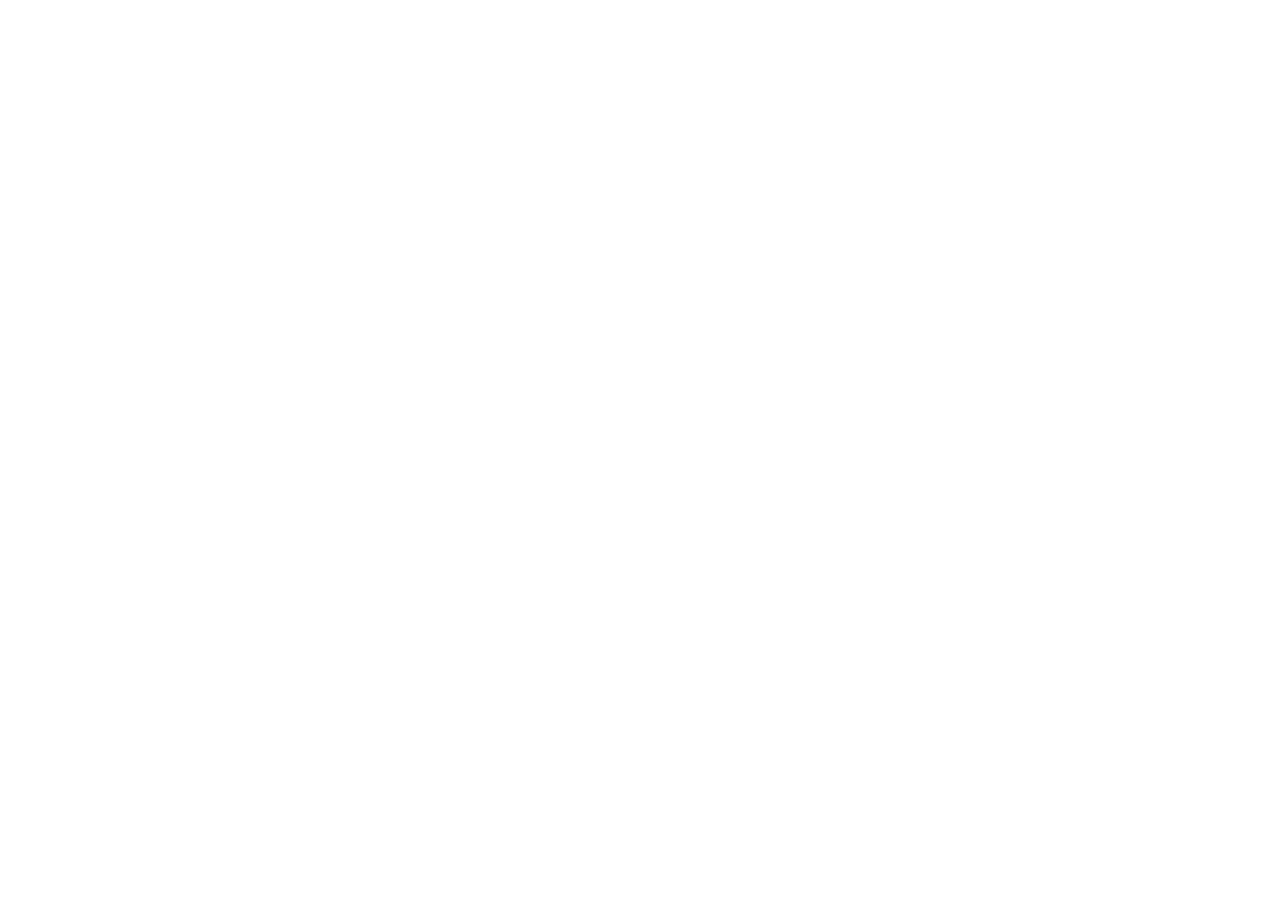
==== index.html @ c7671e5a "Fix: Resolve preview loading issue" ====
<!DOCTYPE html>
<html lang="en">
  <head>
    <meta charset="UTF-8" />
    <meta name="viewport" content="width=device-width, initial-scale=1.0" />
    <title>The Hustling Engineer | Newsletter & Mentorship</title>
    <meta name="description" content="Subscribe to The Hustling Engineer newsletter for career insights, tech mentorship, and digital resources to accelerate your growth." />
    <meta name="author" content="Hemant Pandey" />

    <meta property="og:title" content="The Hustling Engineer | Newsletter & Mentorship" />
    <meta property="og:description" content="Subscribe to The Hustling Engineer newsletter for career insights, tech mentorship, and digital resources to accelerate your growth." />
    <meta property="og:type" content="website" />
    <meta property="og:image" content="https://lovable.dev/opengraph-image-p98pqg.png" />

    <meta name="twitter:card" content="summary_large_image" />
    <meta name="twitter:site" content="@lovable_dev" />
    <meta name="twitter:image" content="https://lovable.dev/opengraph-image-p98pqg.png" />
    
    <link rel="preconnect" href="https://fonts.googleapis.com">
    <link rel="preconnect" href="https://fonts.gstatic.com" crossorigin>
    <link href="https://fonts.googleapis.com/css2?family=Fredoka+One&family=Poppins:wght@400;500;600;700&family=Quicksand:wght@400;500;600;700&display=swap" rel="stylesheet">
    
    <!-- Load React and ReactDOM from CDN -->
    <script src="https://unpkg.com/react@18.3.1/umd/react.production.min.js"></script>
    <script src="https://unpkg.com/react-dom@18.3.1/umd/react-dom.production.min.js"></script>
    
    <!-- Load inline script to handle initial setup -->
    <script>
      window.onload = function() {
        // Create a script element to load the main application code
        const script = document.createElement('script');
        script.src = '/src/main.js'; // Load the transpiled JS file
        script.type = 'text/javascript';
        document.body.appendChild(script);
      }
    </script>
  </head>

  <body>
    <div id="root"></div>
    <!-- IMPORTANT: DO NOT REMOVE THIS SCRIPT TAG OR THIS VERY COMMENT! -->
    <script src="https://cdn.gpteng.co/gptengineer.js" type="module"></script>
  </body>
</html>
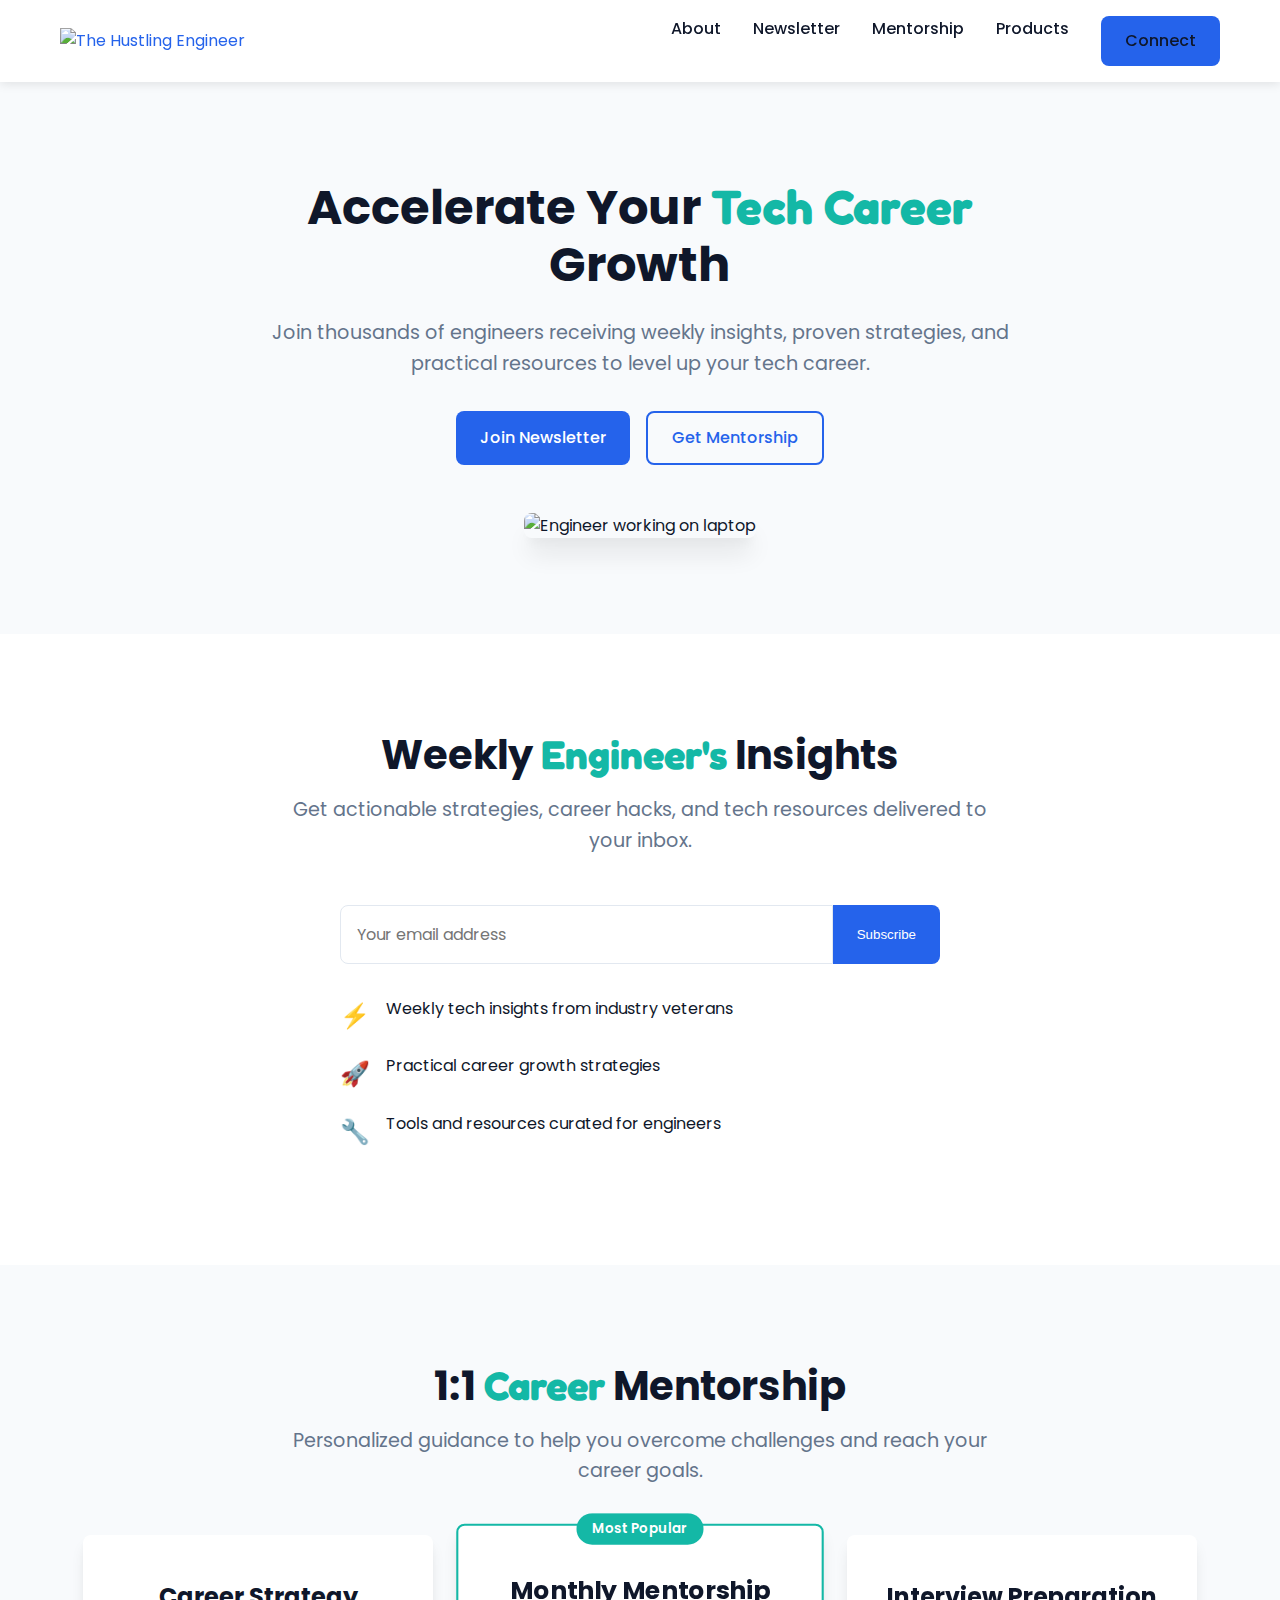
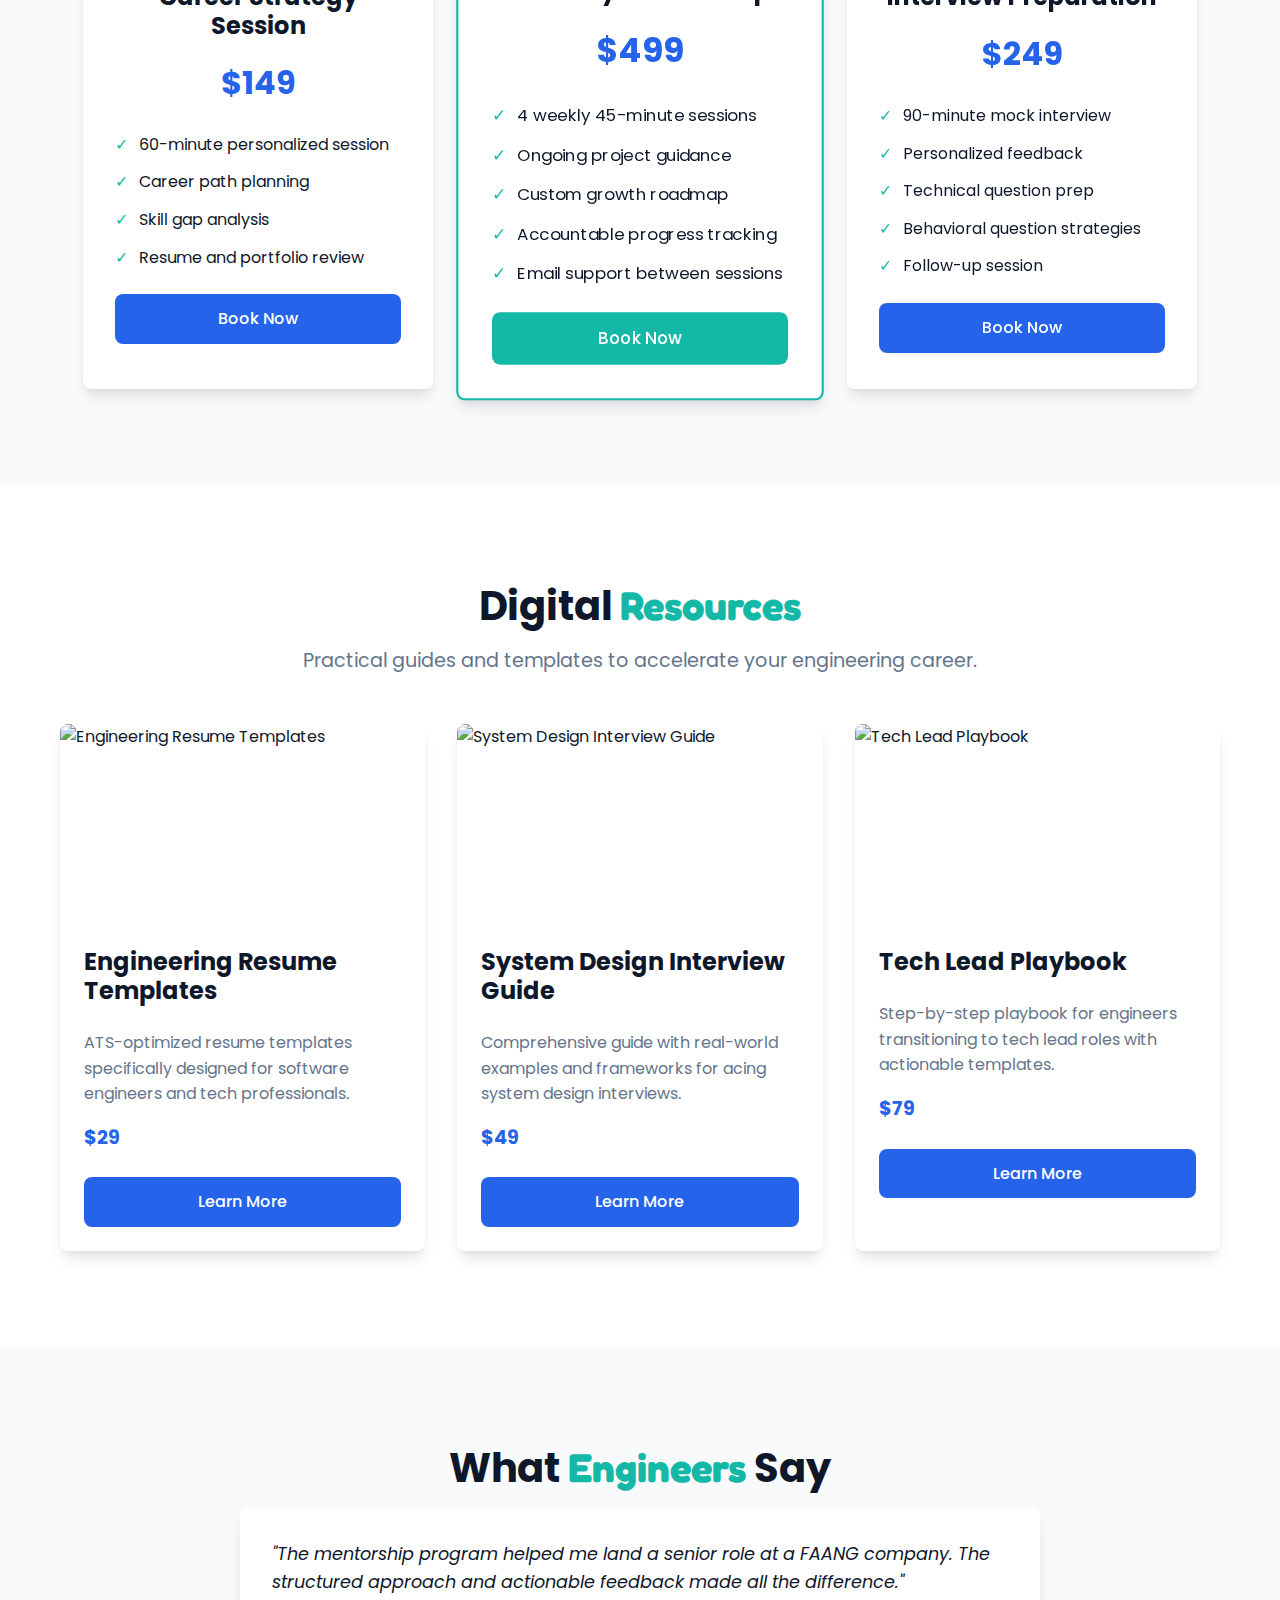
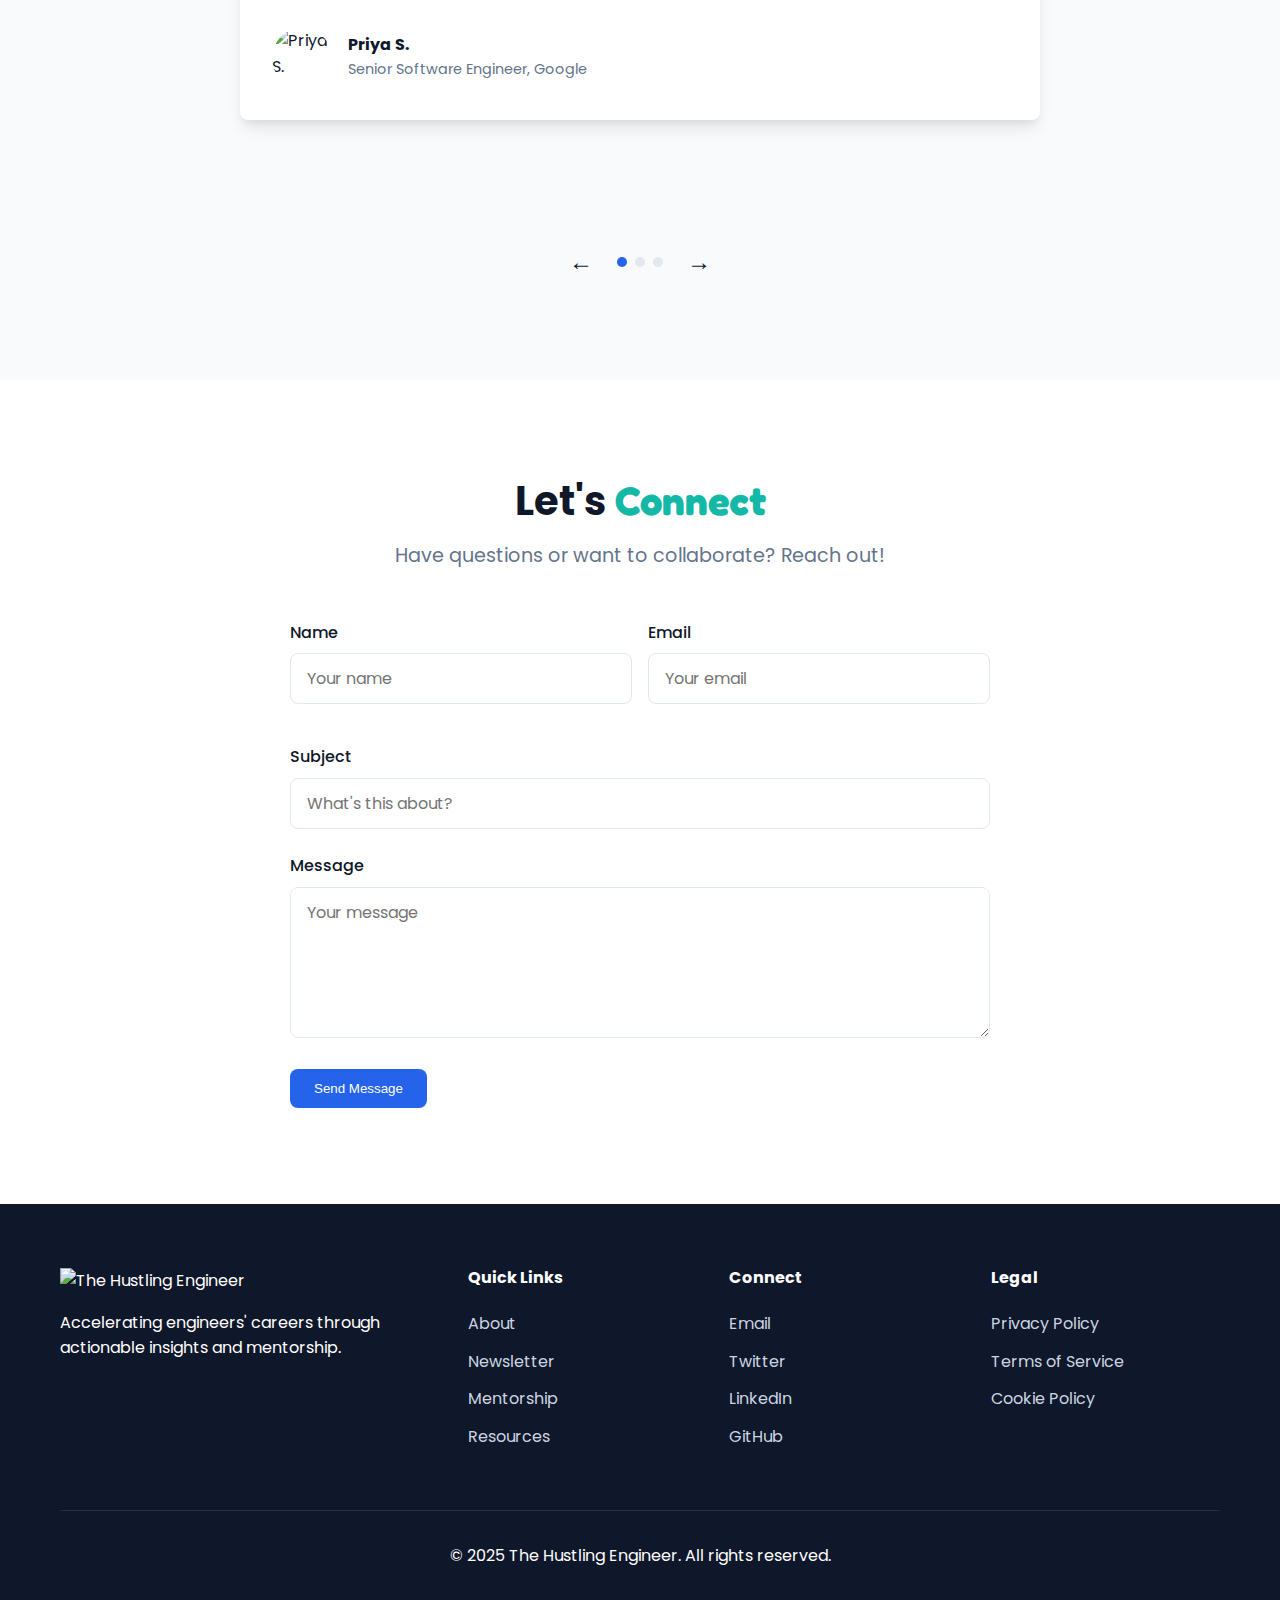
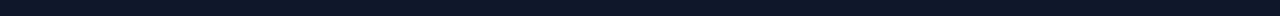
==== commit 7f32d625: "Remove React and refactor landing page" ====
--- a/index.html
+++ b/index.html
@@ -20,26 +20,301 @@
     <link rel="preconnect" href="https://fonts.googleapis.com">
     <link rel="preconnect" href="https://fonts.gstatic.com" crossorigin>
     <link href="https://fonts.googleapis.com/css2?family=Fredoka+One&family=Poppins:wght@400;500;600;700&family=Quicksand:wght@400;500;600;700&display=swap" rel="stylesheet">
-    
-    <!-- Load React and ReactDOM from CDN -->
-    <script src="https://unpkg.com/react@18.3.1/umd/react.production.min.js"></script>
-    <script src="https://unpkg.com/react-dom@18.3.1/umd/react-dom.production.min.js"></script>
-    
-    <!-- Load inline script to handle initial setup -->
-    <script>
-      window.onload = function() {
-        // Create a script element to load the main application code
-        const script = document.createElement('script');
-        script.src = '/src/main.js'; // Load the transpiled JS file
-        script.type = 'text/javascript';
-        document.body.appendChild(script);
-      }
-    </script>
+    <link rel="stylesheet" href="css/styles.css">
+    <link rel="icon" href="favicon.ico" type="image/x-icon">
   </head>
 
   <body>
-    <div id="root"></div>
-    <!-- IMPORTANT: DO NOT REMOVE THIS SCRIPT TAG OR THIS VERY COMMENT! -->
-    <script src="https://cdn.gpteng.co/gptengineer.js" type="module"></script>
+    <header class="header">
+      <div class="container">
+        <nav class="navbar">
+          <div class="logo">
+            <a href="/">
+              <img src="images/logo.png" alt="The Hustling Engineer" />
+            </a>
+          </div>
+          <div class="nav-links" id="navLinks">
+            <ul>
+              <li><a href="#about">About</a></li>
+              <li><a href="#newsletter">Newsletter</a></li>
+              <li><a href="#mentorship">Mentorship</a></li>
+              <li><a href="#products">Products</a></li>
+              <li><a href="#connect" class="btn-primary">Connect</a></li>
+            </ul>
+          </div>
+          <div class="hamburger" id="hamburger">
+            <span></span>
+            <span></span>
+            <span></span>
+          </div>
+        </nav>
+      </div>
+    </header>
+
+    <section class="hero" id="hero">
+      <div class="container">
+        <div class="hero-content">
+          <h1>Accelerate Your <span class="fun-highlight">Tech Career</span> Growth</h1>
+          <p>Join thousands of engineers receiving weekly insights, proven strategies, and practical resources to level up your tech career.</p>
+          <div class="hero-cta">
+            <a href="#newsletter" class="btn-primary">Join Newsletter</a>
+            <a href="#mentorship" class="btn-outline">Get Mentorship</a>
+          </div>
+        </div>
+        <div class="hero-image">
+          <img src="images/hero-image.jpg" alt="Engineer working on laptop" />
+        </div>
+      </div>
+    </section>
+
+    <section class="newsletter" id="newsletter">
+      <div class="container">
+        <h2 class="section-title">Weekly <span class="fun-highlight">Engineer's</span> Insights</h2>
+        <p class="section-subtitle">Get actionable strategies, career hacks, and tech resources delivered to your inbox.</p>
+        
+        <div class="newsletter-form">
+          <form id="subscribe-form">
+            <div class="form-group">
+              <input type="email" id="email" placeholder="Your email address" required>
+              <button type="submit" class="btn-primary">Subscribe</button>
+            </div>
+            <div class="form-message" id="form-message"></div>
+          </form>
+          
+          <div class="newsletter-benefits">
+            <div class="benefit">
+              <span class="emoji-bullet">⚡</span>
+              <p>Weekly tech insights from industry veterans</p>
+            </div>
+            <div class="benefit">
+              <span class="emoji-bullet">🚀</span>
+              <p>Practical career growth strategies</p>
+            </div>
+            <div class="benefit">
+              <span class="emoji-bullet">🔧</span>
+              <p>Tools and resources curated for engineers</p>
+            </div>
+          </div>
+        </div>
+      </div>
+    </section>
+
+    <section class="mentorship" id="mentorship">
+      <div class="container">
+        <h2 class="section-title">1:1 <span class="fun-highlight">Career</span> Mentorship</h2>
+        <p class="section-subtitle">Personalized guidance to help you overcome challenges and reach your career goals.</p>
+        
+        <div class="mentorship-options">
+          <div class="mentorship-card">
+            <h3>Career Strategy Session</h3>
+            <p class="price">$149</p>
+            <ul>
+              <li>60-minute personalized session</li>
+              <li>Career path planning</li>
+              <li>Skill gap analysis</li>
+              <li>Resume and portfolio review</li>
+            </ul>
+            <a href="mailto:contact@hustlingengineer.com?subject=Career Strategy Session" class="btn-primary">Book Now</a>
+          </div>
+          
+          <div class="mentorship-card featured">
+            <div class="featured-tag">Most Popular</div>
+            <h3>Monthly Mentorship</h3>
+            <p class="price">$499</p>
+            <ul>
+              <li>4 weekly 45-minute sessions</li>
+              <li>Ongoing project guidance</li>
+              <li>Custom growth roadmap</li>
+              <li>Accountable progress tracking</li>
+              <li>Email support between sessions</li>
+            </ul>
+            <a href="mailto:contact@hustlingengineer.com?subject=Monthly Mentorship" class="btn-secondary">Book Now</a>
+          </div>
+          
+          <div class="mentorship-card">
+            <h3>Interview Preparation</h3>
+            <p class="price">$249</p>
+            <ul>
+              <li>90-minute mock interview</li>
+              <li>Personalized feedback</li>
+              <li>Technical question prep</li>
+              <li>Behavioral question strategies</li>
+              <li>Follow-up session</li>
+            </ul>
+            <a href="mailto:contact@hustlingengineer.com?subject=Interview Preparation" class="btn-primary">Book Now</a>
+          </div>
+        </div>
+      </div>
+    </section>
+
+    <section class="products" id="products">
+      <div class="container">
+        <h2 class="section-title">Digital <span class="fun-highlight">Resources</span></h2>
+        <p class="section-subtitle">Practical guides and templates to accelerate your engineering career.</p>
+        
+        <div class="products-grid">
+          <div class="product-card">
+            <div class="product-image">
+              <img src="images/product-1.jpg" alt="Engineering Resume Templates" />
+            </div>
+            <h3>Engineering Resume Templates</h3>
+            <p>ATS-optimized resume templates specifically designed for software engineers and tech professionals.</p>
+            <p class="price">$29</p>
+            <a href="#" class="btn-primary">Learn More</a>
+          </div>
+          
+          <div class="product-card">
+            <div class="product-image">
+              <img src="images/product-2.jpg" alt="System Design Interview Guide" />
+            </div>
+            <h3>System Design Interview Guide</h3>
+            <p>Comprehensive guide with real-world examples and frameworks for acing system design interviews.</p>
+            <p class="price">$49</p>
+            <a href="#" class="btn-primary">Learn More</a>
+          </div>
+          
+          <div class="product-card">
+            <div class="product-image">
+              <img src="images/product-3.jpg" alt="Tech Lead Playbook" />
+            </div>
+            <h3>Tech Lead Playbook</h3>
+            <p>Step-by-step playbook for engineers transitioning to tech lead roles with actionable templates.</p>
+            <p class="price">$79</p>
+            <a href="#" class="btn-primary">Learn More</a>
+          </div>
+        </div>
+      </div>
+    </section>
+
+    <section class="testimonials">
+      <div class="container">
+        <h2 class="section-title">What <span class="fun-highlight">Engineers</span> Say</h2>
+        
+        <div class="testimonial-slider" id="testimonialSlider">
+          <div class="testimonial-slide active">
+            <p class="quote">"The mentorship program helped me land a senior role at a FAANG company. The structured approach and actionable feedback made all the difference."</p>
+            <div class="author">
+              <img src="images/testimonial-1.jpg" alt="Priya S." />
+              <div>
+                <h4>Priya S.</h4>
+                <p>Senior Software Engineer, Google</p>
+              </div>
+            </div>
+          </div>
+          
+          <div class="testimonial-slide">
+            <p class="quote">"The weekly newsletter has become my go-to resource for staying updated with industry trends and career growth strategies."</p>
+            <div class="author">
+              <img src="images/testimonial-2.jpg" alt="Mark T." />
+              <div>
+                <h4>Mark T.</h4>
+                <p>Full Stack Developer, Spotify</p>
+              </div>
+            </div>
+          </div>
+          
+          <div class="testimonial-slide">
+            <p class="quote">"The Tech Lead Playbook transformed how I approach leadership. It's filled with practical strategies that I apply daily."</p>
+            <div class="author">
+              <img src="images/testimonial-3.jpg" alt="Sarah J." />
+              <div>
+                <h4>Sarah J.</h4>
+                <p>Engineering Manager, Microsoft</p>
+              </div>
+            </div>
+          </div>
+        </div>
+        
+        <div class="slider-controls">
+          <button class="prev" id="testimonialPrev">←</button>
+          <div class="dots">
+            <span class="dot active" data-index="0"></span>
+            <span class="dot" data-index="1"></span>
+            <span class="dot" data-index="2"></span>
+          </div>
+          <button class="next" id="testimonialNext">→</button>
+        </div>
+      </div>
+    </section>
+
+    <section class="connect" id="connect">
+      <div class="container">
+        <h2 class="section-title">Let's <span class="fun-highlight">Connect</span></h2>
+        <p class="section-subtitle">Have questions or want to collaborate? Reach out!</p>
+        
+        <div class="connect-form">
+          <form id="contact-form">
+            <div class="form-row">
+              <div class="form-group">
+                <label for="name">Name</label>
+                <input type="text" id="name" placeholder="Your name" required>
+              </div>
+              <div class="form-group">
+                <label for="contact-email">Email</label>
+                <input type="email" id="contact-email" placeholder="Your email" required>
+              </div>
+            </div>
+            <div class="form-group">
+              <label for="subject">Subject</label>
+              <input type="text" id="subject" placeholder="What's this about?">
+            </div>
+            <div class="form-group">
+              <label for="message">Message</label>
+              <textarea id="message" placeholder="Your message" rows="5" required></textarea>
+            </div>
+            <button type="submit" class="btn-primary">Send Message</button>
+            <div class="form-message" id="contact-form-message"></div>
+          </form>
+        </div>
+      </div>
+    </section>
+
+    <footer class="footer">
+      <div class="container">
+        <div class="footer-content">
+          <div class="footer-logo">
+            <img src="images/logo.png" alt="The Hustling Engineer" />
+            <p>Accelerating engineers' careers through actionable insights and mentorship.</p>
+          </div>
+          
+          <div class="footer-links">
+            <div class="footer-column">
+              <h4>Quick Links</h4>
+              <ul>
+                <li><a href="#about">About</a></li>
+                <li><a href="#newsletter">Newsletter</a></li>
+                <li><a href="#mentorship">Mentorship</a></li>
+                <li><a href="#products">Resources</a></li>
+              </ul>
+            </div>
+            
+            <div class="footer-column">
+              <h4>Connect</h4>
+              <ul>
+                <li><a href="mailto:contact@hustlingengineer.com">Email</a></li>
+                <li><a href="https://twitter.com/hustlingenginr" target="_blank">Twitter</a></li>
+                <li><a href="https://linkedin.com/in/hustlingengineer" target="_blank">LinkedIn</a></li>
+                <li><a href="https://github.com/hustlingengineer" target="_blank">GitHub</a></li>
+              </ul>
+            </div>
+            
+            <div class="footer-column">
+              <h4>Legal</h4>
+              <ul>
+                <li><a href="/privacy.html">Privacy Policy</a></li>
+                <li><a href="/terms.html">Terms of Service</a></li>
+                <li><a href="/cookies.html">Cookie Policy</a></li>
+              </ul>
+            </div>
+          </div>
+        </div>
+        
+        <div class="footer-bottom">
+          <p>&copy; 2025 The Hustling Engineer. All rights reserved.</p>
+        </div>
+      </div>
+    </footer>
+
+    <script src="js/main.js"></script>
   </body>
 </html>
--- a/css/styles.css
+++ b/css/styles.css
@@ -0,0 +1,787 @@
+
+/* Base Styles */
+:root {
+  --brand-blue: #2563eb;
+  --brand-dark: #1e40af;
+  --brand-teal: #14b8a6;
+  --background: #f8fafc;
+  --foreground: #0f172a;
+  --muted: #64748b;
+  --card: #ffffff;
+  --border: #e2e8f0;
+  --radius: 0.5rem;
+}
+
+* {
+  margin: 0;
+  padding: 0;
+  box-sizing: border-box;
+}
+
+html {
+  scroll-behavior: smooth;
+}
+
+body {
+  font-family: 'Poppins', sans-serif;
+  background-color: var(--background);
+  color: var(--foreground);
+  line-height: 1.6;
+}
+
+.container {
+  width: 100%;
+  max-width: 1200px;
+  margin: 0 auto;
+  padding: 0 20px;
+}
+
+img {
+  max-width: 100%;
+  height: auto;
+}
+
+a {
+  text-decoration: none;
+  color: var(--brand-blue);
+  transition: all 0.3s ease;
+}
+
+ul {
+  list-style: none;
+}
+
+/* Typography */
+h1, h2, h3, h4, h5, h6 {
+  font-weight: 700;
+  line-height: 1.2;
+  margin-bottom: 1rem;
+}
+
+h1 {
+  font-size: 2.5rem;
+}
+
+h2 {
+  font-size: 2rem;
+}
+
+h3 {
+  font-size: 1.5rem;
+}
+
+p {
+  margin-bottom: 1rem;
+}
+
+.font-heading {
+  font-family: 'Quicksand', sans-serif;
+}
+
+.font-fun {
+  font-family: 'Fredoka One', cursive;
+}
+
+.fun-highlight {
+  font-family: 'Fredoka One', cursive;
+  color: var(--brand-teal);
+}
+
+/* Buttons */
+.btn-primary {
+  background-color: var(--brand-blue);
+  color: white;
+  padding: 12px 24px;
+  border-radius: var(--radius);
+  font-weight: 500;
+  display: inline-flex;
+  align-items: center;
+  justify-content: center;
+  transition: all 0.3s ease;
+  border: none;
+  cursor: pointer;
+}
+
+.btn-primary:hover {
+  background-color: var(--brand-dark);
+  transform: translateY(-2px);
+}
+
+.btn-secondary {
+  background-color: var(--brand-teal);
+  color: white;
+  padding: 12px 24px;
+  border-radius: var(--radius);
+  font-weight: 500;
+  display: inline-flex;
+  align-items: center;
+  justify-content: center;
+  transition: all 0.3s ease;
+  border: none;
+  cursor: pointer;
+}
+
+.btn-secondary:hover {
+  background-color: var(--brand-dark);
+  transform: translateY(-2px);
+}
+
+.btn-outline {
+  background-color: transparent;
+  color: var(--brand-blue);
+  padding: 12px 24px;
+  border-radius: var(--radius);
+  font-weight: 500;
+  display: inline-flex;
+  align-items: center;
+  justify-content: center;
+  transition: all 0.3s ease;
+  border: 2px solid var(--brand-blue);
+  cursor: pointer;
+}
+
+.btn-outline:hover {
+  background-color: var(--brand-blue);
+  color: white;
+  transform: translateY(-2px);
+}
+
+/* Header & Navigation */
+.header {
+  position: sticky;
+  top: 0;
+  background-color: white;
+  box-shadow: 0 2px 10px rgba(0, 0, 0, 0.1);
+  z-index: 100;
+}
+
+.navbar {
+  display: flex;
+  justify-content: space-between;
+  align-items: center;
+  padding: 1rem 0;
+}
+
+.logo img {
+  height: 40px;
+}
+
+.nav-links ul {
+  display: flex;
+  gap: 2rem;
+}
+
+.nav-links a {
+  color: var(--foreground);
+  font-weight: 500;
+}
+
+.nav-links a:hover {
+  color: var(--brand-blue);
+}
+
+.hamburger {
+  display: none;
+  flex-direction: column;
+  cursor: pointer;
+}
+
+.hamburger span {
+  display: block;
+  width: 25px;
+  height: 3px;
+  background-color: var(--foreground);
+  margin-bottom: 5px;
+  border-radius: 3px;
+  transition: all 0.3s ease;
+}
+
+/* Hero Section */
+.hero {
+  padding: 6rem 0;
+  background-color: var(--background);
+}
+
+.hero-content {
+  text-align: center;
+  max-width: 800px;
+  margin: 0 auto;
+}
+
+.hero h1 {
+  font-size: 3rem;
+  margin-bottom: 1.5rem;
+}
+
+.hero p {
+  font-size: 1.2rem;
+  color: var(--muted);
+  margin-bottom: 2rem;
+}
+
+.hero-cta {
+  display: flex;
+  gap: 1rem;
+  justify-content: center;
+  margin-top: 2rem;
+}
+
+.hero-image {
+  margin-top: 3rem;
+  text-align: center;
+}
+
+.hero-image img {
+  max-width: 100%;
+  border-radius: var(--radius);
+  box-shadow: 0 20px 25px -5px rgba(0, 0, 0, 0.1), 0 10px 10px -5px rgba(0, 0, 0, 0.04);
+}
+
+/* Section Styling */
+section {
+  padding: 6rem 0;
+}
+
+.section-title {
+  text-align: center;
+  font-size: 2.5rem;
+  margin-bottom: 1rem;
+}
+
+.section-subtitle {
+  text-align: center;
+  font-size: 1.2rem;
+  color: var(--muted);
+  max-width: 700px;
+  margin: 0 auto 3rem;
+}
+
+/* Newsletter Section */
+.newsletter {
+  background-color: white;
+}
+
+.newsletter-form {
+  max-width: 600px;
+  margin: 0 auto;
+}
+
+.form-group {
+  margin-bottom: 1.5rem;
+  position: relative;
+}
+
+.newsletter .form-group {
+  display: flex;
+}
+
+.newsletter input {
+  flex: 1;
+  padding: 1rem;
+  border: 1px solid var(--border);
+  border-radius: var(--radius) 0 0 var(--radius);
+  font-size: 1rem;
+}
+
+.newsletter button {
+  border-radius: 0 var(--radius) var(--radius) 0;
+}
+
+.newsletter-benefits {
+  margin-top: 2rem;
+}
+
+.benefit {
+  display: flex;
+  align-items: center;
+  margin-bottom: 1rem;
+}
+
+.emoji-bullet {
+  margin-right: 1rem;
+  font-size: 1.5rem;
+}
+
+/* Mentorship Section */
+.mentorship {
+  background-color: var(--background);
+}
+
+.mentorship-options {
+  display: flex;
+  flex-wrap: wrap;
+  gap: 2rem;
+  justify-content: center;
+  margin-top: 3rem;
+}
+
+.mentorship-card {
+  background-color: white;
+  border-radius: var(--radius);
+  padding: 2rem;
+  box-shadow: 0 10px 15px -3px rgba(0, 0, 0, 0.1), 0 4px 6px -2px rgba(0, 0, 0, 0.05);
+  width: 100%;
+  max-width: 350px;
+  text-align: center;
+  position: relative;
+  transition: transform 0.3s ease, box-shadow 0.3s ease;
+}
+
+.mentorship-card:hover {
+  transform: translateY(-10px);
+  box-shadow: 0 20px 25px -5px rgba(0, 0, 0, 0.1), 0 10px 10px -5px rgba(0, 0, 0, 0.04);
+}
+
+.mentorship-card.featured {
+  transform: scale(1.05);
+  border: 2px solid var(--brand-teal);
+}
+
+.featured-tag {
+  position: absolute;
+  top: -12px;
+  left: 50%;
+  transform: translateX(-50%);
+  background-color: var(--brand-teal);
+  color: white;
+  padding: 5px 15px;
+  border-radius: 20px;
+  font-size: 0.8rem;
+  font-weight: 600;
+}
+
+.mentorship-card h3 {
+  margin-top: 1rem;
+}
+
+.mentorship-card .price {
+  font-size: 2rem;
+  font-weight: 700;
+  color: var(--brand-blue);
+  margin: 1rem 0;
+}
+
+.mentorship-card ul {
+  text-align: left;
+  margin: 1.5rem 0;
+}
+
+.mentorship-card li {
+  padding-left: 1.5rem;
+  position: relative;
+  margin-bottom: 0.75rem;
+}
+
+.mentorship-card li:before {
+  content: "✓";
+  color: var(--brand-teal);
+  position: absolute;
+  left: 0;
+}
+
+.mentorship-card a {
+  width: 100%;
+}
+
+/* Products Section */
+.products {
+  background-color: white;
+}
+
+.products-grid {
+  display: grid;
+  grid-template-columns: repeat(auto-fill, minmax(300px, 1fr));
+  gap: 2rem;
+  margin-top: 3rem;
+}
+
+.product-card {
+  border-radius: var(--radius);
+  overflow: hidden;
+  box-shadow: 0 10px 15px -3px rgba(0, 0, 0, 0.1), 0 4px 6px -2px rgba(0, 0, 0, 0.05);
+  transition: transform 0.3s ease;
+  background-color: white;
+}
+
+.product-card:hover {
+  transform: translateY(-10px);
+}
+
+.product-image {
+  height: 200px;
+  overflow: hidden;
+}
+
+.product-image img {
+  width: 100%;
+  height: 100%;
+  object-fit: cover;
+  transition: transform 0.5s ease;
+}
+
+.product-card:hover .product-image img {
+  transform: scale(1.1);
+}
+
+.product-card h3 {
+  padding: 1.5rem 1.5rem 0.5rem;
+}
+
+.product-card p {
+  padding: 0 1.5rem;
+  color: var(--muted);
+}
+
+.product-card .price {
+  font-weight: 700;
+  color: var(--brand-blue);
+  font-size: 1.2rem;
+}
+
+.product-card a {
+  margin: 1.5rem;
+  display: block;
+  text-align: center;
+}
+
+/* Testimonials Section */
+.testimonials {
+  background-color: var(--background);
+  position: relative;
+}
+
+.testimonial-slider {
+  position: relative;
+  max-width: 800px;
+  margin: 0 auto;
+  min-height: 300px;
+}
+
+.testimonial-slide {
+  position: absolute;
+  top: 0;
+  left: 0;
+  width: 100%;
+  opacity: 0;
+  visibility: hidden;
+  transition: opacity 0.5s ease, visibility 0.5s ease;
+  background-color: white;
+  padding: 2rem;
+  border-radius: var(--radius);
+  box-shadow: 0 10px 15px -3px rgba(0, 0, 0, 0.1), 0 4px 6px -2px rgba(0, 0, 0, 0.05);
+}
+
+.testimonial-slide.active {
+  opacity: 1;
+  visibility: visible;
+}
+
+.quote {
+  font-size: 1.1rem;
+  font-style: italic;
+  margin-bottom: 2rem;
+  position: relative;
+}
+
+.quote:before {
+  content: """;
+  font-size: 4rem;
+  position: absolute;
+  top: -2rem;
+  left: -1rem;
+  color: var(--brand-teal);
+  opacity: 0.2;
+}
+
+.author {
+  display: flex;
+  align-items: center;
+}
+
+.author img {
+  width: 60px;
+  height: 60px;
+  border-radius: 50%;
+  margin-right: 1rem;
+  object-fit: cover;
+}
+
+.author h4 {
+  margin-bottom: 0.25rem;
+}
+
+.author p {
+  color: var(--muted);
+  margin-bottom: 0;
+  font-size: 0.9rem;
+}
+
+.slider-controls {
+  display: flex;
+  justify-content: center;
+  align-items: center;
+  margin-top: 2rem;
+}
+
+.prev, .next {
+  background: none;
+  border: none;
+  font-size: 1.5rem;
+  cursor: pointer;
+  color: var(--foreground);
+  padding: 0.5rem;
+}
+
+.dots {
+  display: flex;
+  gap: 0.5rem;
+  margin: 0 1rem;
+}
+
+.dot {
+  width: 10px;
+  height: 10px;
+  border-radius: 50%;
+  background-color: var(--border);
+  cursor: pointer;
+}
+
+.dot.active {
+  background-color: var(--brand-blue);
+}
+
+/* Connect Section */
+.connect {
+  background-color: white;
+}
+
+.connect-form {
+  max-width: 700px;
+  margin: 0 auto;
+}
+
+.form-row {
+  display: flex;
+  gap: 1rem;
+  margin-bottom: 1rem;
+}
+
+.form-row .form-group {
+  flex: 1;
+}
+
+label {
+  display: block;
+  margin-bottom: 0.5rem;
+  font-weight: 500;
+}
+
+input, textarea {
+  width: 100%;
+  padding: 0.75rem 1rem;
+  border: 1px solid var(--border);
+  border-radius: var(--radius);
+  font-family: inherit;
+  font-size: 1rem;
+  transition: border-color 0.3s ease;
+}
+
+input:focus, textarea:focus {
+  outline: none;
+  border-color: var(--brand-blue);
+}
+
+textarea {
+  resize: vertical;
+}
+
+.form-message {
+  margin-top: 1rem;
+  padding: 0.75rem;
+  border-radius: var(--radius);
+  display: none;
+}
+
+.form-message.success {
+  display: block;
+  background-color: #dcfce7;
+  color: #166534;
+}
+
+.form-message.error {
+  display: block;
+  background-color: #fee2e2;
+  color: #b91c1c;
+}
+
+/* Footer */
+.footer {
+  background-color: var(--foreground);
+  color: white;
+  padding: 4rem 0 2rem;
+}
+
+.footer-content {
+  display: flex;
+  flex-wrap: wrap;
+  gap: 2rem;
+  margin-bottom: 3rem;
+}
+
+.footer-logo {
+  flex: 1;
+  min-width: 250px;
+}
+
+.footer-logo img {
+  height: 40px;
+  margin-bottom: 1rem;
+}
+
+.footer-links {
+  display: flex;
+  flex-wrap: wrap;
+  gap: 2rem;
+  flex: 2;
+}
+
+.footer-column {
+  flex: 1;
+  min-width: 150px;
+}
+
+.footer-column h4 {
+  margin-bottom: 1.5rem;
+  color: white;
+}
+
+.footer-column ul li {
+  margin-bottom: 0.75rem;
+}
+
+.footer-column a {
+  color: #cbd5e1;
+  transition: color 0.3s ease;
+}
+
+.footer-column a:hover {
+  color: white;
+}
+
+.footer-bottom {
+  text-align: center;
+  padding-top: 2rem;
+  border-top: 1px solid rgba(255, 255, 255, 0.1);
+}
+
+/* Responsive Styles */
+@media (max-width: 992px) {
+  .hero h1 {
+    font-size: 2.5rem;
+  }
+  
+  .section-title {
+    font-size: 2rem;
+  }
+  
+  .mentorship-options {
+    flex-direction: column;
+    align-items: center;
+  }
+  
+  .mentorship-card {
+    max-width: 100%;
+  }
+  
+  .mentorship-card.featured {
+    transform: scale(1);
+  }
+}
+
+@media (max-width: 768px) {
+  .nav-links {
+    position: fixed;
+    top: 70px;
+    left: -100%;
+    width: 100%;
+    height: calc(100vh - 70px);
+    background-color: white;
+    flex-direction: column;
+    padding: 2rem;
+    transition: left 0.3s ease;
+    z-index: 100;
+  }
+  
+  .nav-links.active {
+    left: 0;
+  }
+  
+  .nav-links ul {
+    flex-direction: column;
+    gap: 1.5rem;
+  }
+  
+  .hamburger {
+    display: flex;
+  }
+
+  .hamburger.active span:nth-child(1) {
+    transform: translateY(8px) rotate(45deg);
+  }
+  
+  .hamburger.active span:nth-child(2) {
+    opacity: 0;
+  }
+  
+  .hamburger.active span:nth-child(3) {
+    transform: translateY(-8px) rotate(-45deg);
+  }
+  
+  .hero h1 {
+    font-size: 2rem;
+  }
+  
+  .hero-cta {
+    flex-direction: column;
+  }
+  
+  .form-row {
+    flex-direction: column;
+    gap: 1.5rem;
+  }
+  
+  .newsletter .form-group {
+    flex-direction: column;
+  }
+  
+  .newsletter input {
+    border-radius: var(--radius);
+    margin-bottom: 1rem;
+  }
+  
+  .newsletter button {
+    border-radius: var(--radius);
+  }
+  
+  .products-grid {
+    grid-template-columns: 1fr;
+  }
+  
+  .footer-content {
+    flex-direction: column;
+  }
+}
+
+@media (max-width: 480px) {
+  .hero h1 {
+    font-size: 1.8rem;
+  }
+  
+  .section-title {
+    font-size: 1.8rem;
+  }
+  
+  section {
+    padding: 4rem 0;
+  }
+}
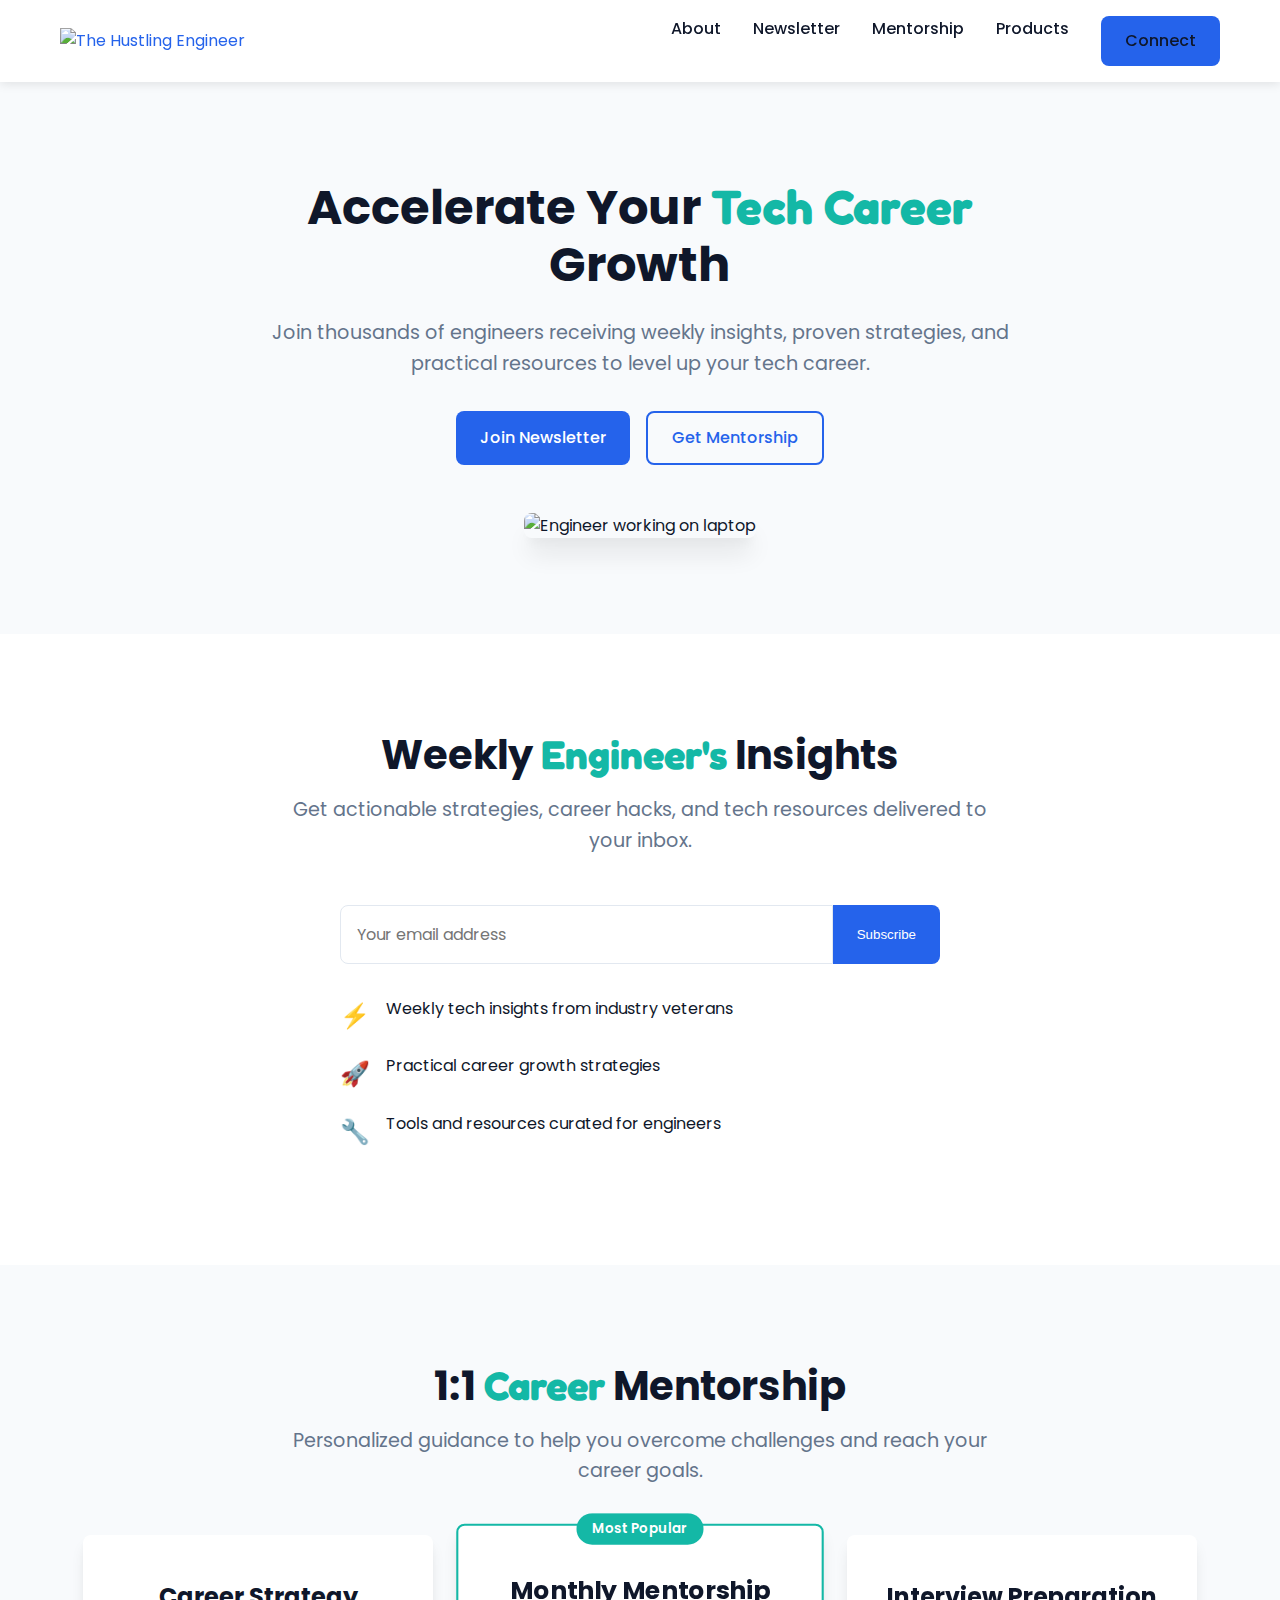
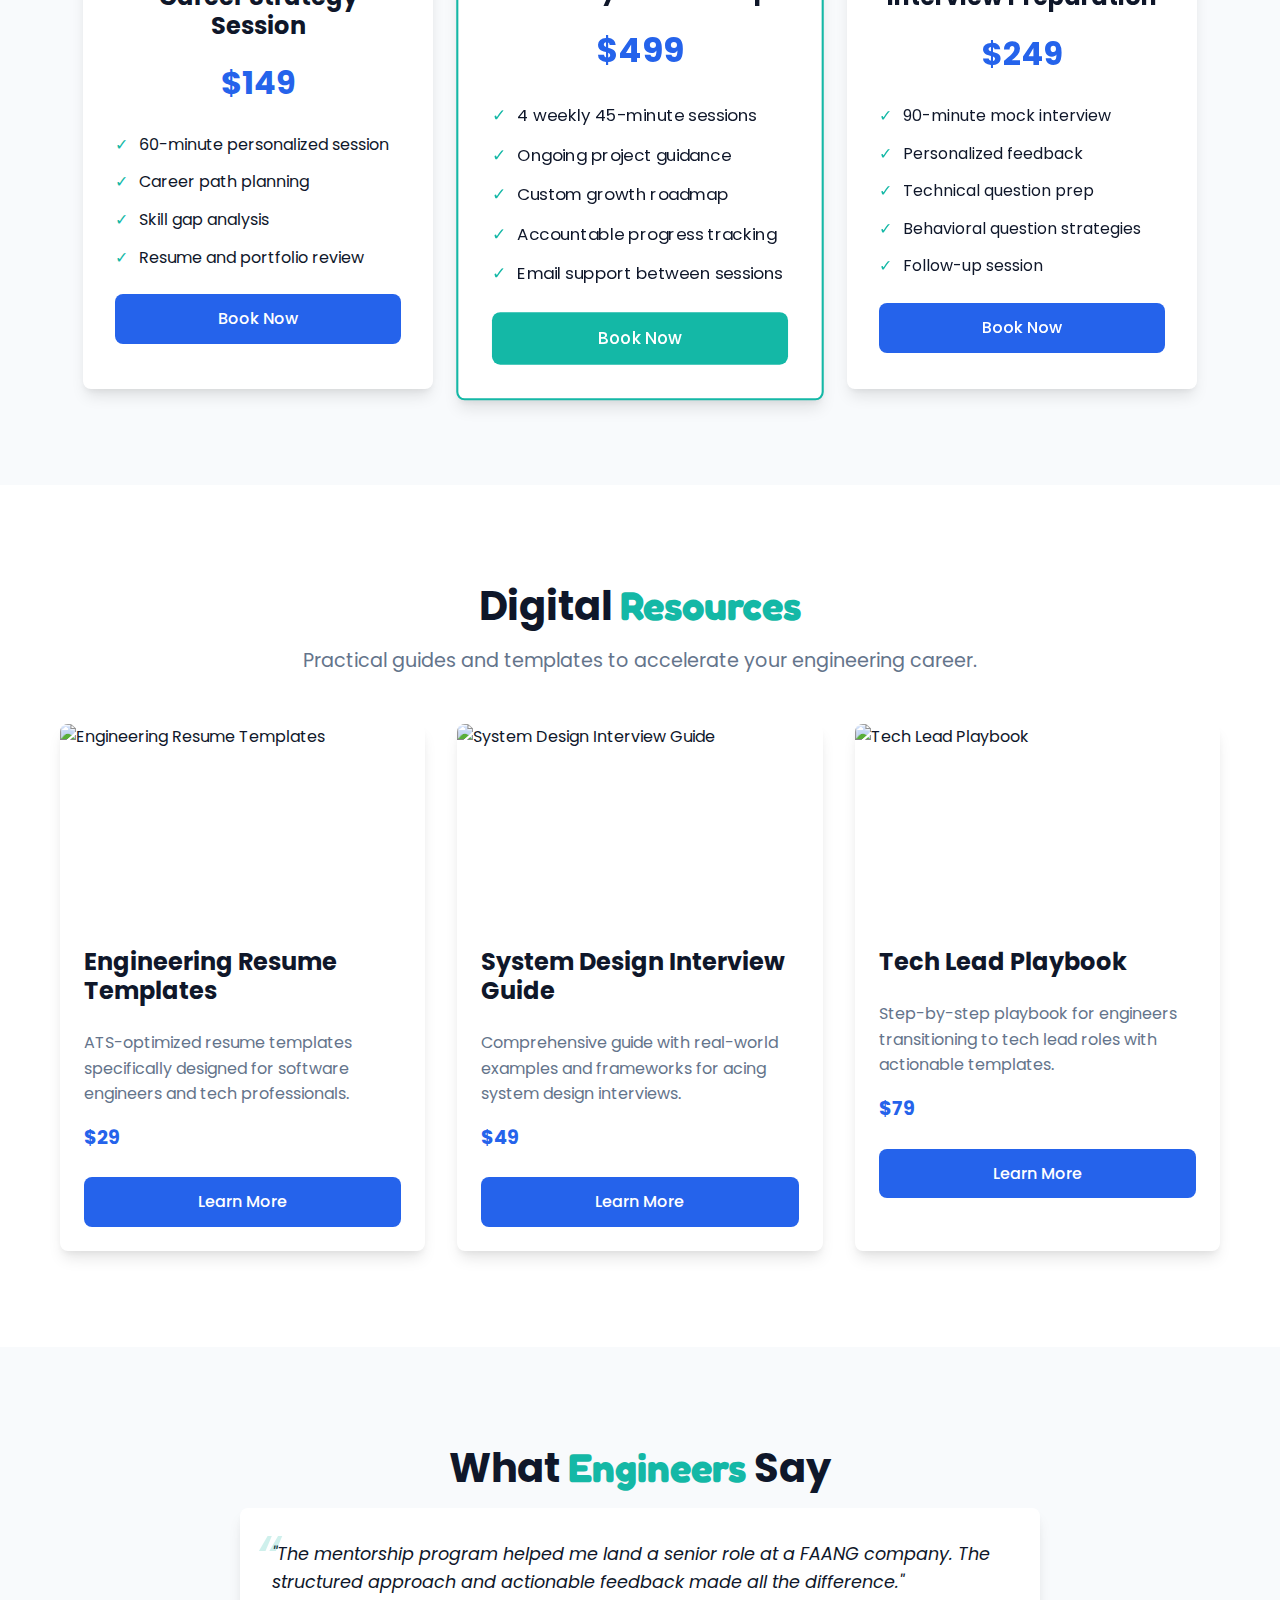
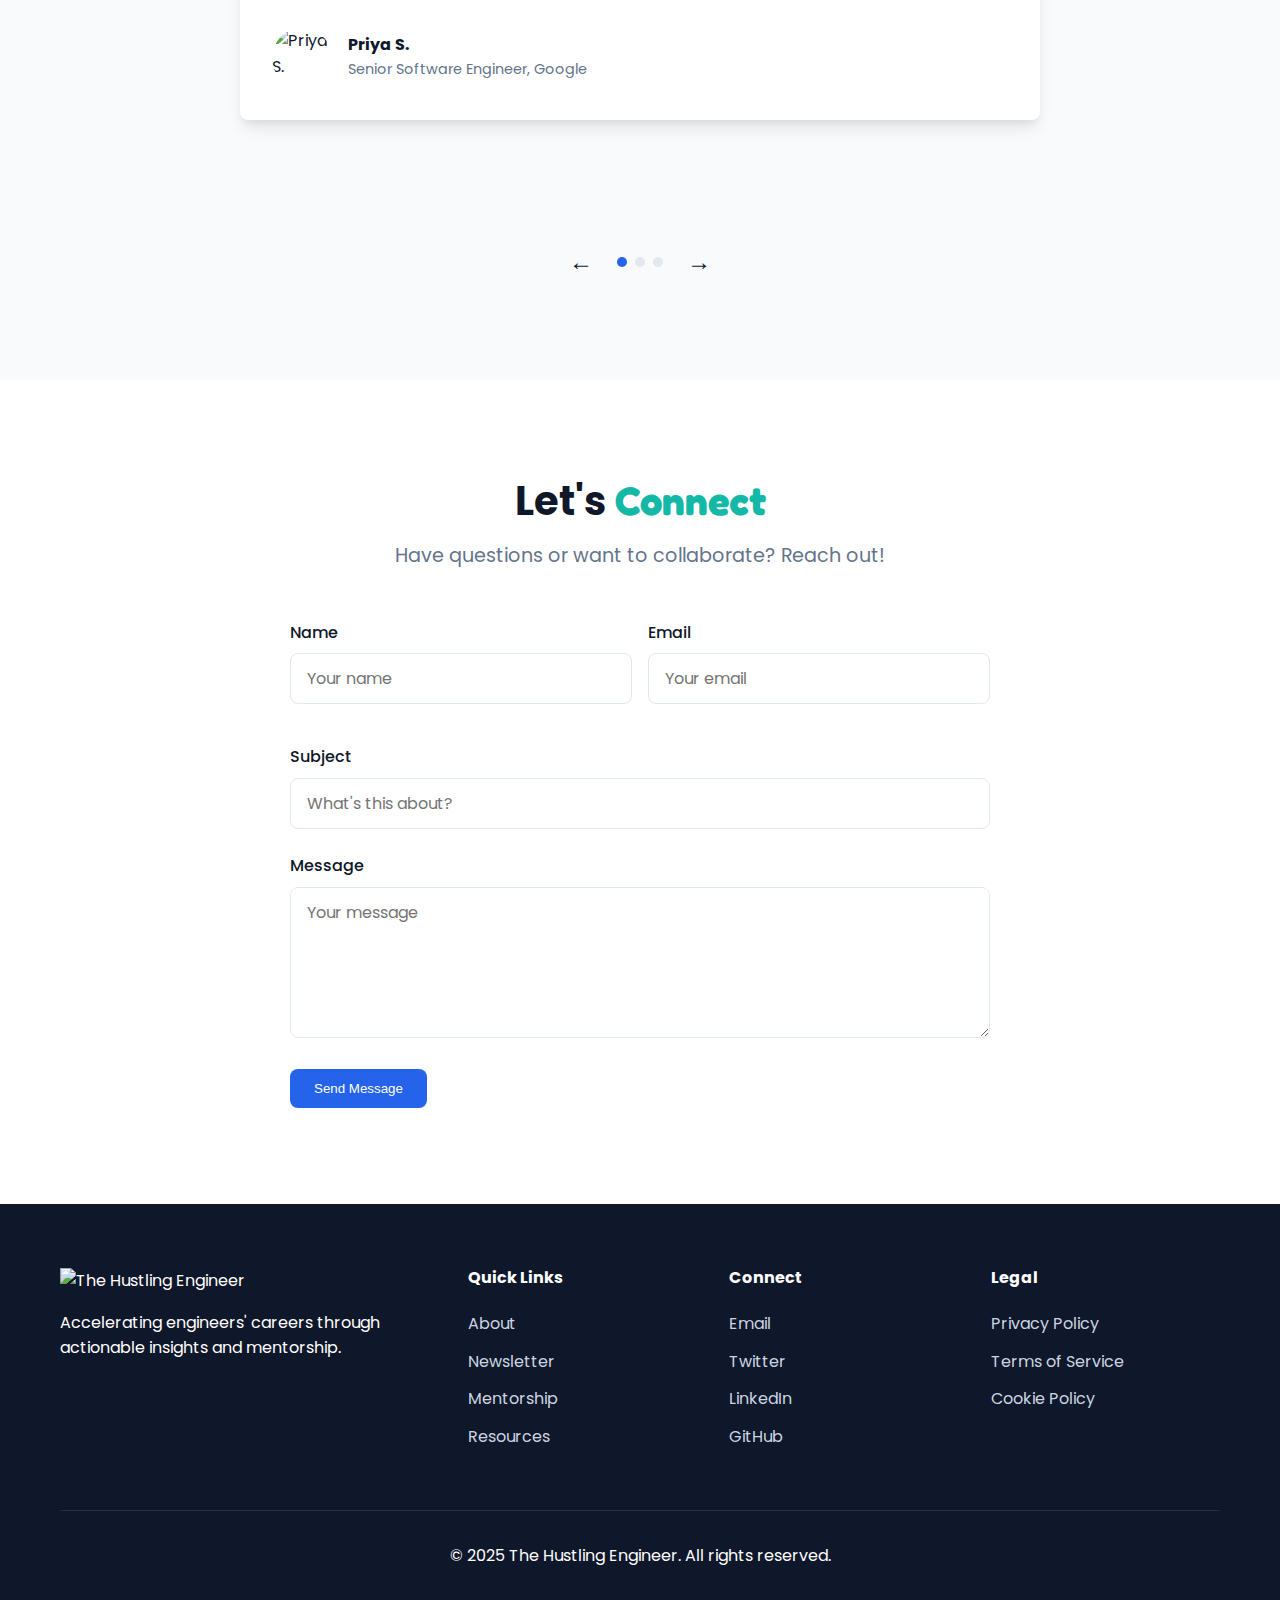
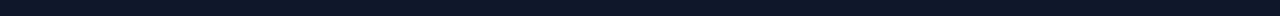
==== commit c39e9a3c: "Fix: Ensure images and logo load" ====
--- a/index.html
+++ b/index.html
@@ -21,7 +21,7 @@
     <link rel="preconnect" href="https://fonts.gstatic.com" crossorigin>
     <link href="https://fonts.googleapis.com/css2?family=Fredoka+One&family=Poppins:wght@400;500;600;700&family=Quicksand:wght@400;500;600;700&display=swap" rel="stylesheet">
     <link rel="stylesheet" href="css/styles.css">
-    <link rel="icon" href="favicon.ico" type="image/x-icon">
+    <link rel="icon" href="/lovable-uploads/30fa9aac-b02c-4417-b1f8-29cb4ea660ef.png" type="image/png">
   </head>
 
   <body>
@@ -30,7 +30,7 @@
         <nav class="navbar">
           <div class="logo">
             <a href="/">
-              <img src="images/logo.png" alt="The Hustling Engineer" />
+              <img src="/lovable-uploads/30fa9aac-b02c-4417-b1f8-29cb4ea660ef.png" alt="The Hustling Engineer" />
             </a>
           </div>
           <div class="nav-links" id="navLinks">
@@ -62,7 +62,7 @@
           </div>
         </div>
         <div class="hero-image">
-          <img src="images/hero-image.jpg" alt="Engineer working on laptop" />
+          <img src="/lovable-uploads/30fa9aac-b02c-4417-b1f8-29cb4ea660ef.png" alt="Engineer working on laptop" />
         </div>
       </div>
     </section>
@@ -155,7 +155,7 @@
         <div class="products-grid">
           <div class="product-card">
             <div class="product-image">
-              <img src="images/product-1.jpg" alt="Engineering Resume Templates" />
+              <img src="https://images.unsplash.com/photo-1488590528505-98d2b5aba04b?auto=format&fit=crop&w=600&h=400" alt="Engineering Resume Templates" />
             </div>
             <h3>Engineering Resume Templates</h3>
             <p>ATS-optimized resume templates specifically designed for software engineers and tech professionals.</p>
@@ -165,7 +165,7 @@
           
           <div class="product-card">
             <div class="product-image">
-              <img src="images/product-2.jpg" alt="System Design Interview Guide" />
+              <img src="https://images.unsplash.com/photo-1486312338219-ce68d2c6f44d?auto=format&fit=crop&w=600&h=400" alt="System Design Interview Guide" />
             </div>
             <h3>System Design Interview Guide</h3>
             <p>Comprehensive guide with real-world examples and frameworks for acing system design interviews.</p>
@@ -175,7 +175,7 @@
           
           <div class="product-card">
             <div class="product-image">
-              <img src="images/product-3.jpg" alt="Tech Lead Playbook" />
+              <img src="https://images.unsplash.com/photo-1581091226825-a6a2a5aee158?auto=format&fit=crop&w=600&h=400" alt="Tech Lead Playbook" />
             </div>
             <h3>Tech Lead Playbook</h3>
             <p>Step-by-step playbook for engineers transitioning to tech lead roles with actionable templates.</p>
@@ -194,7 +194,7 @@
           <div class="testimonial-slide active">
             <p class="quote">"The mentorship program helped me land a senior role at a FAANG company. The structured approach and actionable feedback made all the difference."</p>
             <div class="author">
-              <img src="images/testimonial-1.jpg" alt="Priya S." />
+              <img src="https://randomuser.me/api/portraits/women/44.jpg" alt="Priya S." />
               <div>
                 <h4>Priya S.</h4>
                 <p>Senior Software Engineer, Google</p>
@@ -205,7 +205,7 @@
           <div class="testimonial-slide">
             <p class="quote">"The weekly newsletter has become my go-to resource for staying updated with industry trends and career growth strategies."</p>
             <div class="author">
-              <img src="images/testimonial-2.jpg" alt="Mark T." />
+              <img src="https://randomuser.me/api/portraits/men/32.jpg" alt="Mark T." />
               <div>
                 <h4>Mark T.</h4>
                 <p>Full Stack Developer, Spotify</p>
@@ -216,7 +216,7 @@
           <div class="testimonial-slide">
             <p class="quote">"The Tech Lead Playbook transformed how I approach leadership. It's filled with practical strategies that I apply daily."</p>
             <div class="author">
-              <img src="images/testimonial-3.jpg" alt="Sarah J." />
+              <img src="https://randomuser.me/api/portraits/women/68.jpg" alt="Sarah J." />
               <div>
                 <h4>Sarah J.</h4>
                 <p>Engineering Manager, Microsoft</p>
@@ -273,7 +273,7 @@
       <div class="container">
         <div class="footer-content">
           <div class="footer-logo">
-            <img src="images/logo.png" alt="The Hustling Engineer" />
+            <img src="/lovable-uploads/30fa9aac-b02c-4417-b1f8-29cb4ea660ef.png" alt="The Hustling Engineer" />
             <p>Accelerating engineers' careers through actionable insights and mentorship.</p>
           </div>
           
--- a/css/styles.css
+++ b/css/styles.css
@@ -484,7 +484,7 @@
 }
 
 .quote:before {
-  content: """;
+  content: "\201C"; /* Fixed: Replaced """ with proper Unicode escape for opening quotation mark */
   font-size: 4rem;
   position: absolute;
   top: -2rem;
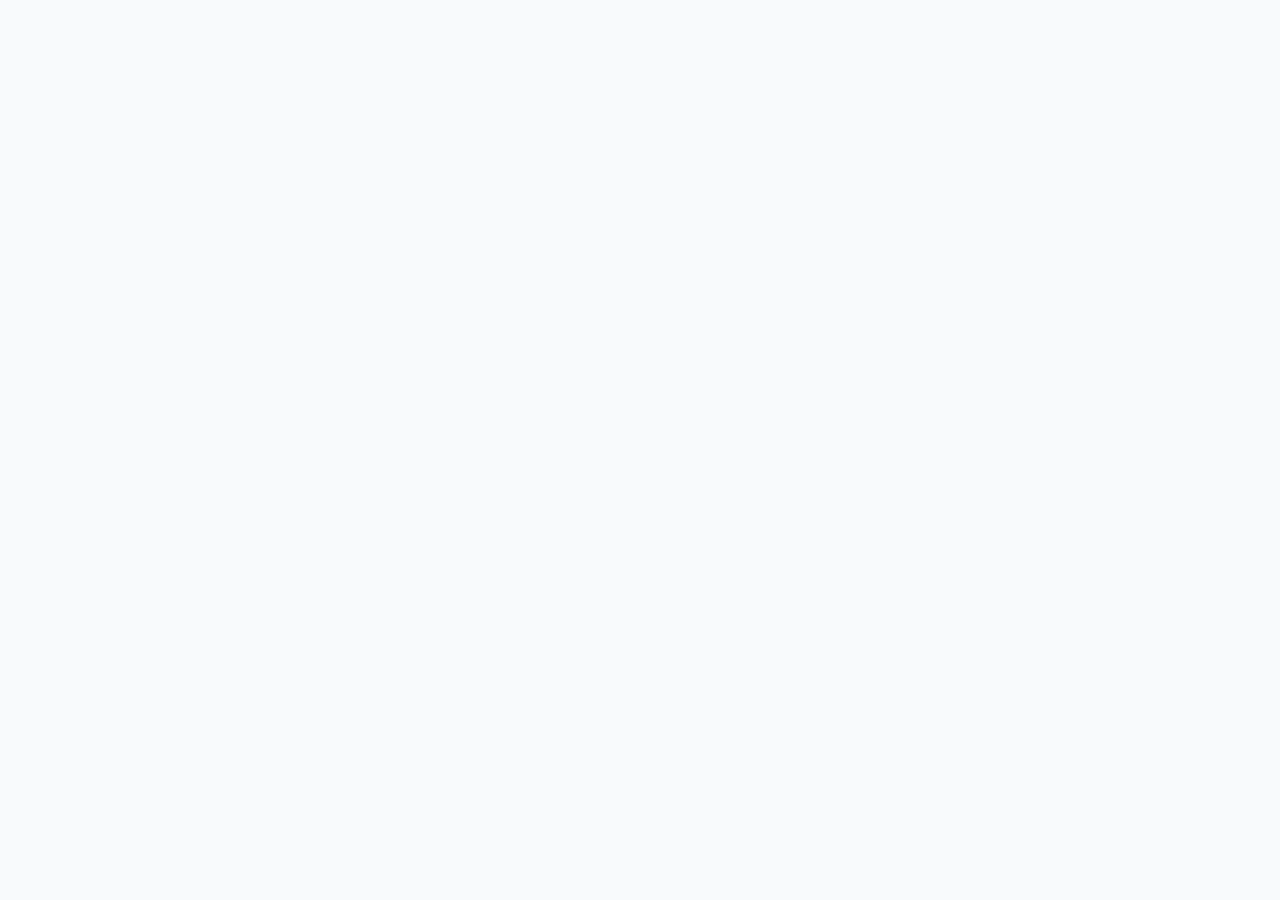
==== commit 22c37060: "Update project template" ====
--- a/index.html
+++ b/index.html
@@ -21,300 +21,12 @@
     <link rel="preconnect" href="https://fonts.gstatic.com" crossorigin>
     <link href="https://fonts.googleapis.com/css2?family=Fredoka+One&family=Poppins:wght@400;500;600;700&family=Quicksand:wght@400;500;600;700&display=swap" rel="stylesheet">
     <link rel="stylesheet" href="css/styles.css">
-    <link rel="icon" href="/lovable-uploads/30fa9aac-b02c-4417-b1f8-29cb4ea660ef.png" type="image/png">
+    <link rel="icon" href="/lovable-uploads/f60fa699-511b-4f4f-9bbe-344397f2a3cf.png" type="image/png">
   </head>
 
   <body>
-    <header class="header">
-      <div class="container">
-        <nav class="navbar">
-          <div class="logo">
-            <a href="/">
-              <img src="/lovable-uploads/30fa9aac-b02c-4417-b1f8-29cb4ea660ef.png" alt="The Hustling Engineer" />
-            </a>
-          </div>
-          <div class="nav-links" id="navLinks">
-            <ul>
-              <li><a href="#about">About</a></li>
-              <li><a href="#newsletter">Newsletter</a></li>
-              <li><a href="#mentorship">Mentorship</a></li>
-              <li><a href="#products">Products</a></li>
-              <li><a href="#connect" class="btn-primary">Connect</a></li>
-            </ul>
-          </div>
-          <div class="hamburger" id="hamburger">
-            <span></span>
-            <span></span>
-            <span></span>
-          </div>
-        </nav>
-      </div>
-    </header>
-
-    <section class="hero" id="hero">
-      <div class="container">
-        <div class="hero-content">
-          <h1>Accelerate Your <span class="fun-highlight">Tech Career</span> Growth</h1>
-          <p>Join thousands of engineers receiving weekly insights, proven strategies, and practical resources to level up your tech career.</p>
-          <div class="hero-cta">
-            <a href="#newsletter" class="btn-primary">Join Newsletter</a>
-            <a href="#mentorship" class="btn-outline">Get Mentorship</a>
-          </div>
-        </div>
-        <div class="hero-image">
-          <img src="/lovable-uploads/30fa9aac-b02c-4417-b1f8-29cb4ea660ef.png" alt="Engineer working on laptop" />
-        </div>
-      </div>
-    </section>
-
-    <section class="newsletter" id="newsletter">
-      <div class="container">
-        <h2 class="section-title">Weekly <span class="fun-highlight">Engineer's</span> Insights</h2>
-        <p class="section-subtitle">Get actionable strategies, career hacks, and tech resources delivered to your inbox.</p>
-        
-        <div class="newsletter-form">
-          <form id="subscribe-form">
-            <div class="form-group">
-              <input type="email" id="email" placeholder="Your email address" required>
-              <button type="submit" class="btn-primary">Subscribe</button>
-            </div>
-            <div class="form-message" id="form-message"></div>
-          </form>
-          
-          <div class="newsletter-benefits">
-            <div class="benefit">
-              <span class="emoji-bullet">⚡</span>
-              <p>Weekly tech insights from industry veterans</p>
-            </div>
-            <div class="benefit">
-              <span class="emoji-bullet">🚀</span>
-              <p>Practical career growth strategies</p>
-            </div>
-            <div class="benefit">
-              <span class="emoji-bullet">🔧</span>
-              <p>Tools and resources curated for engineers</p>
-            </div>
-          </div>
-        </div>
-      </div>
-    </section>
-
-    <section class="mentorship" id="mentorship">
-      <div class="container">
-        <h2 class="section-title">1:1 <span class="fun-highlight">Career</span> Mentorship</h2>
-        <p class="section-subtitle">Personalized guidance to help you overcome challenges and reach your career goals.</p>
-        
-        <div class="mentorship-options">
-          <div class="mentorship-card">
-            <h3>Career Strategy Session</h3>
-            <p class="price">$149</p>
-            <ul>
-              <li>60-minute personalized session</li>
-              <li>Career path planning</li>
-              <li>Skill gap analysis</li>
-              <li>Resume and portfolio review</li>
-            </ul>
-            <a href="mailto:contact@hustlingengineer.com?subject=Career Strategy Session" class="btn-primary">Book Now</a>
-          </div>
-          
-          <div class="mentorship-card featured">
-            <div class="featured-tag">Most Popular</div>
-            <h3>Monthly Mentorship</h3>
-            <p class="price">$499</p>
-            <ul>
-              <li>4 weekly 45-minute sessions</li>
-              <li>Ongoing project guidance</li>
-              <li>Custom growth roadmap</li>
-              <li>Accountable progress tracking</li>
-              <li>Email support between sessions</li>
-            </ul>
-            <a href="mailto:contact@hustlingengineer.com?subject=Monthly Mentorship" class="btn-secondary">Book Now</a>
-          </div>
-          
-          <div class="mentorship-card">
-            <h3>Interview Preparation</h3>
-            <p class="price">$249</p>
-            <ul>
-              <li>90-minute mock interview</li>
-              <li>Personalized feedback</li>
-              <li>Technical question prep</li>
-              <li>Behavioral question strategies</li>
-              <li>Follow-up session</li>
-            </ul>
-            <a href="mailto:contact@hustlingengineer.com?subject=Interview Preparation" class="btn-primary">Book Now</a>
-          </div>
-        </div>
-      </div>
-    </section>
-
-    <section class="products" id="products">
-      <div class="container">
-        <h2 class="section-title">Digital <span class="fun-highlight">Resources</span></h2>
-        <p class="section-subtitle">Practical guides and templates to accelerate your engineering career.</p>
-        
-        <div class="products-grid">
-          <div class="product-card">
-            <div class="product-image">
-              <img src="https://images.unsplash.com/photo-1488590528505-98d2b5aba04b?auto=format&fit=crop&w=600&h=400" alt="Engineering Resume Templates" />
-            </div>
-            <h3>Engineering Resume Templates</h3>
-            <p>ATS-optimized resume templates specifically designed for software engineers and tech professionals.</p>
-            <p class="price">$29</p>
-            <a href="#" class="btn-primary">Learn More</a>
-          </div>
-          
-          <div class="product-card">
-            <div class="product-image">
-              <img src="https://images.unsplash.com/photo-1486312338219-ce68d2c6f44d?auto=format&fit=crop&w=600&h=400" alt="System Design Interview Guide" />
-            </div>
-            <h3>System Design Interview Guide</h3>
-            <p>Comprehensive guide with real-world examples and frameworks for acing system design interviews.</p>
-            <p class="price">$49</p>
-            <a href="#" class="btn-primary">Learn More</a>
-          </div>
-          
-          <div class="product-card">
-            <div class="product-image">
-              <img src="https://images.unsplash.com/photo-1581091226825-a6a2a5aee158?auto=format&fit=crop&w=600&h=400" alt="Tech Lead Playbook" />
-            </div>
-            <h3>Tech Lead Playbook</h3>
-            <p>Step-by-step playbook for engineers transitioning to tech lead roles with actionable templates.</p>
-            <p class="price">$79</p>
-            <a href="#" class="btn-primary">Learn More</a>
-          </div>
-        </div>
-      </div>
-    </section>
-
-    <section class="testimonials">
-      <div class="container">
-        <h2 class="section-title">What <span class="fun-highlight">Engineers</span> Say</h2>
-        
-        <div class="testimonial-slider" id="testimonialSlider">
-          <div class="testimonial-slide active">
-            <p class="quote">"The mentorship program helped me land a senior role at a FAANG company. The structured approach and actionable feedback made all the difference."</p>
-            <div class="author">
-              <img src="https://randomuser.me/api/portraits/women/44.jpg" alt="Priya S." />
-              <div>
-                <h4>Priya S.</h4>
-                <p>Senior Software Engineer, Google</p>
-              </div>
-            </div>
-          </div>
-          
-          <div class="testimonial-slide">
-            <p class="quote">"The weekly newsletter has become my go-to resource for staying updated with industry trends and career growth strategies."</p>
-            <div class="author">
-              <img src="https://randomuser.me/api/portraits/men/32.jpg" alt="Mark T." />
-              <div>
-                <h4>Mark T.</h4>
-                <p>Full Stack Developer, Spotify</p>
-              </div>
-            </div>
-          </div>
-          
-          <div class="testimonial-slide">
-            <p class="quote">"The Tech Lead Playbook transformed how I approach leadership. It's filled with practical strategies that I apply daily."</p>
-            <div class="author">
-              <img src="https://randomuser.me/api/portraits/women/68.jpg" alt="Sarah J." />
-              <div>
-                <h4>Sarah J.</h4>
-                <p>Engineering Manager, Microsoft</p>
-              </div>
-            </div>
-          </div>
-        </div>
-        
-        <div class="slider-controls">
-          <button class="prev" id="testimonialPrev">←</button>
-          <div class="dots">
-            <span class="dot active" data-index="0"></span>
-            <span class="dot" data-index="1"></span>
-            <span class="dot" data-index="2"></span>
-          </div>
-          <button class="next" id="testimonialNext">→</button>
-        </div>
-      </div>
-    </section>
-
-    <section class="connect" id="connect">
-      <div class="container">
-        <h2 class="section-title">Let's <span class="fun-highlight">Connect</span></h2>
-        <p class="section-subtitle">Have questions or want to collaborate? Reach out!</p>
-        
-        <div class="connect-form">
-          <form id="contact-form">
-            <div class="form-row">
-              <div class="form-group">
-                <label for="name">Name</label>
-                <input type="text" id="name" placeholder="Your name" required>
-              </div>
-              <div class="form-group">
-                <label for="contact-email">Email</label>
-                <input type="email" id="contact-email" placeholder="Your email" required>
-              </div>
-            </div>
-            <div class="form-group">
-              <label for="subject">Subject</label>
-              <input type="text" id="subject" placeholder="What's this about?">
-            </div>
-            <div class="form-group">
-              <label for="message">Message</label>
-              <textarea id="message" placeholder="Your message" rows="5" required></textarea>
-            </div>
-            <button type="submit" class="btn-primary">Send Message</button>
-            <div class="form-message" id="contact-form-message"></div>
-          </form>
-        </div>
-      </div>
-    </section>
-
-    <footer class="footer">
-      <div class="container">
-        <div class="footer-content">
-          <div class="footer-logo">
-            <img src="/lovable-uploads/30fa9aac-b02c-4417-b1f8-29cb4ea660ef.png" alt="The Hustling Engineer" />
-            <p>Accelerating engineers' careers through actionable insights and mentorship.</p>
-          </div>
-          
-          <div class="footer-links">
-            <div class="footer-column">
-              <h4>Quick Links</h4>
-              <ul>
-                <li><a href="#about">About</a></li>
-                <li><a href="#newsletter">Newsletter</a></li>
-                <li><a href="#mentorship">Mentorship</a></li>
-                <li><a href="#products">Resources</a></li>
-              </ul>
-            </div>
-            
-            <div class="footer-column">
-              <h4>Connect</h4>
-              <ul>
-                <li><a href="mailto:contact@hustlingengineer.com">Email</a></li>
-                <li><a href="https://twitter.com/hustlingenginr" target="_blank">Twitter</a></li>
-                <li><a href="https://linkedin.com/in/hustlingengineer" target="_blank">LinkedIn</a></li>
-                <li><a href="https://github.com/hustlingengineer" target="_blank">GitHub</a></li>
-              </ul>
-            </div>
-            
-            <div class="footer-column">
-              <h4>Legal</h4>
-              <ul>
-                <li><a href="/privacy.html">Privacy Policy</a></li>
-                <li><a href="/terms.html">Terms of Service</a></li>
-                <li><a href="/cookies.html">Cookie Policy</a></li>
-              </ul>
-            </div>
-          </div>
-        </div>
-        
-        <div class="footer-bottom">
-          <p>&copy; 2025 The Hustling Engineer. All rights reserved.</p>
-        </div>
-      </div>
-    </footer>
-
-    <script src="js/main.js"></script>
+    <div id="root"></div>
+    <script src="https://cdn.gpteng.co/gptengineer.js" type="module"></script>
+    <script type="module" src="/src/main.tsx"></script>
   </body>
 </html>
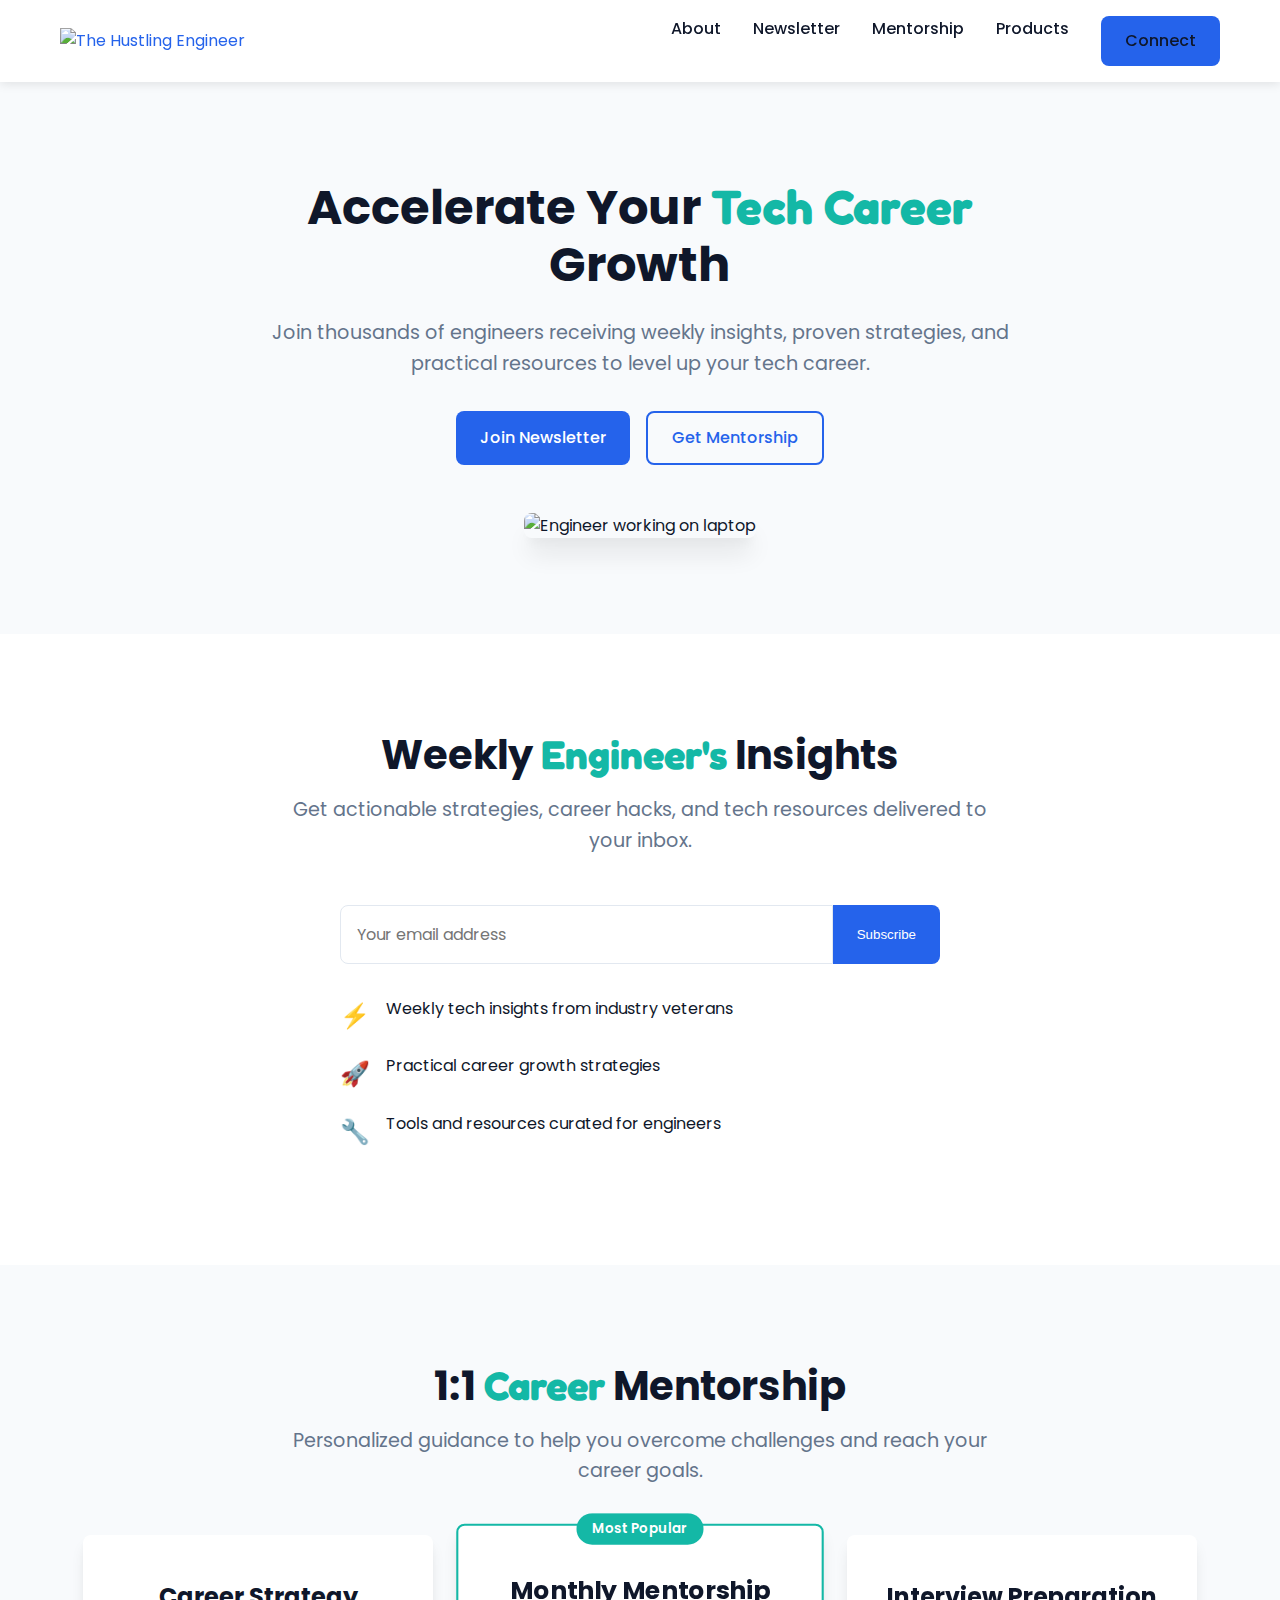
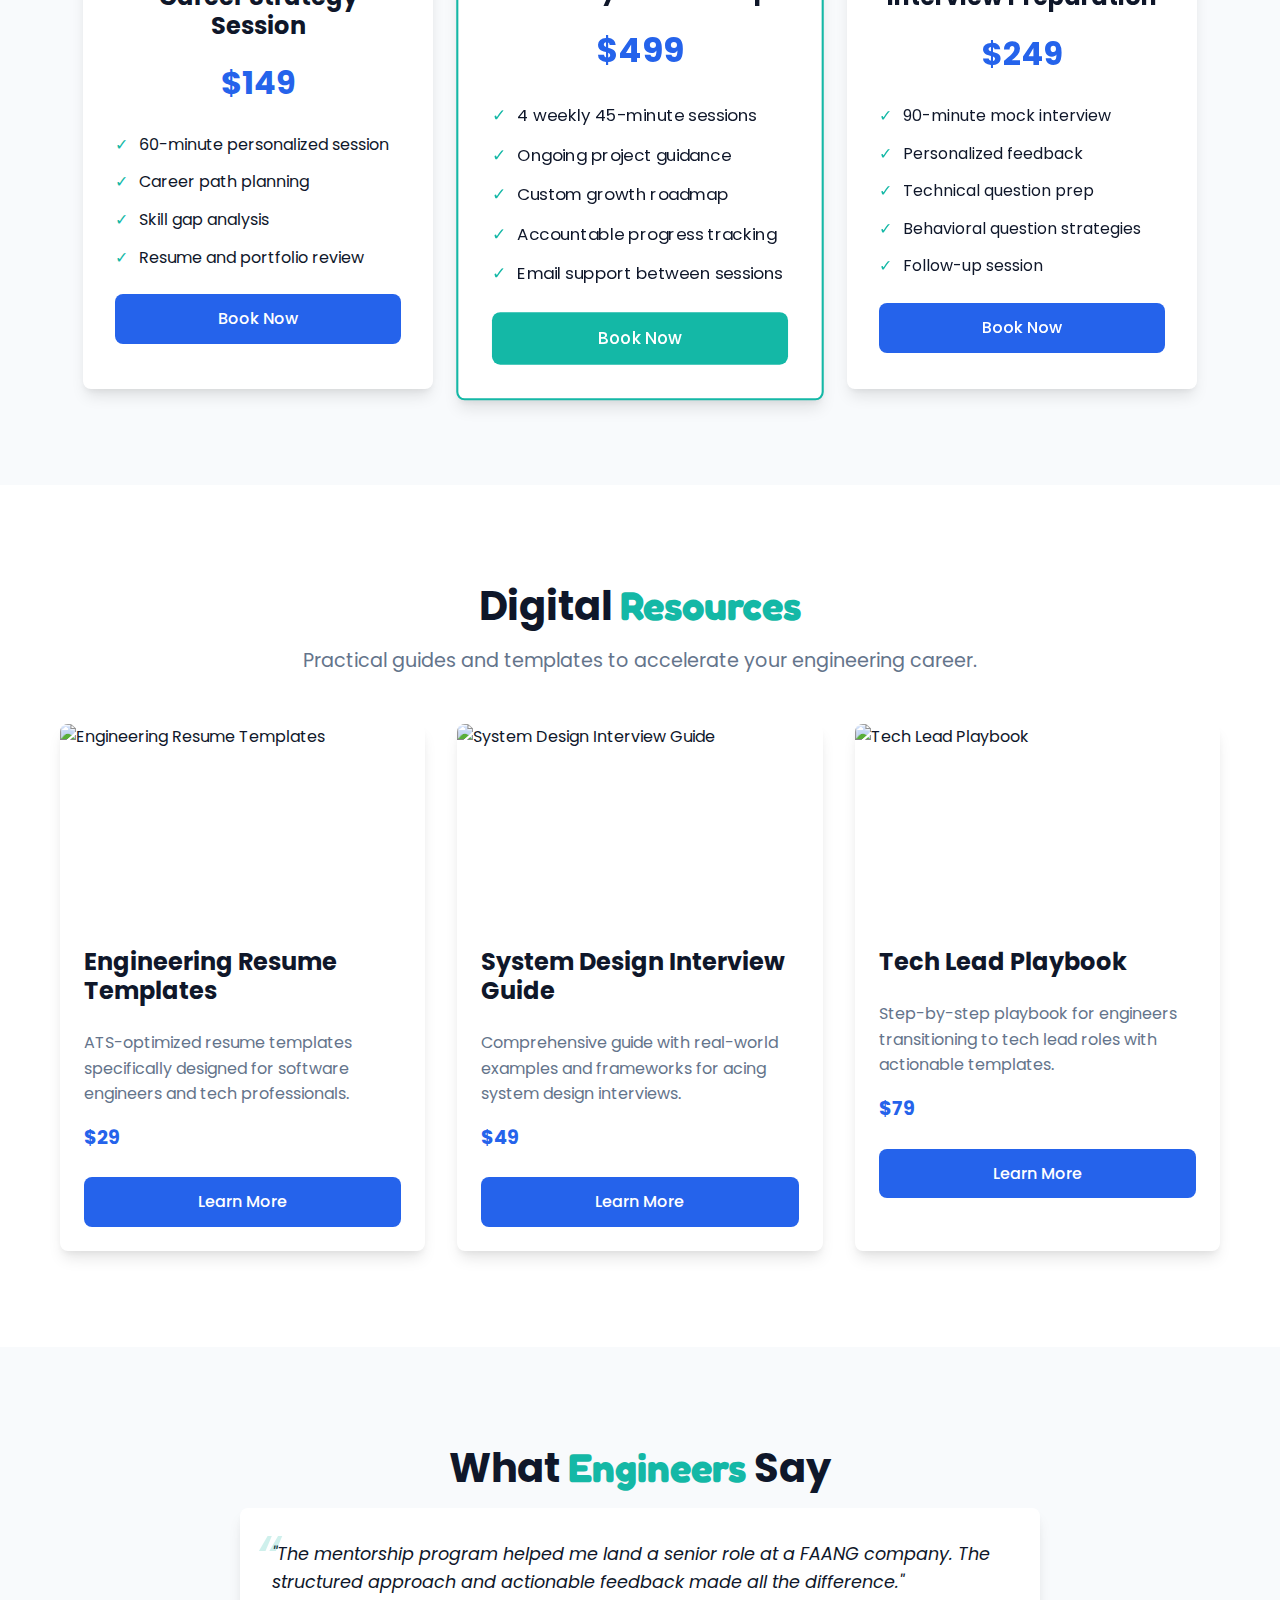
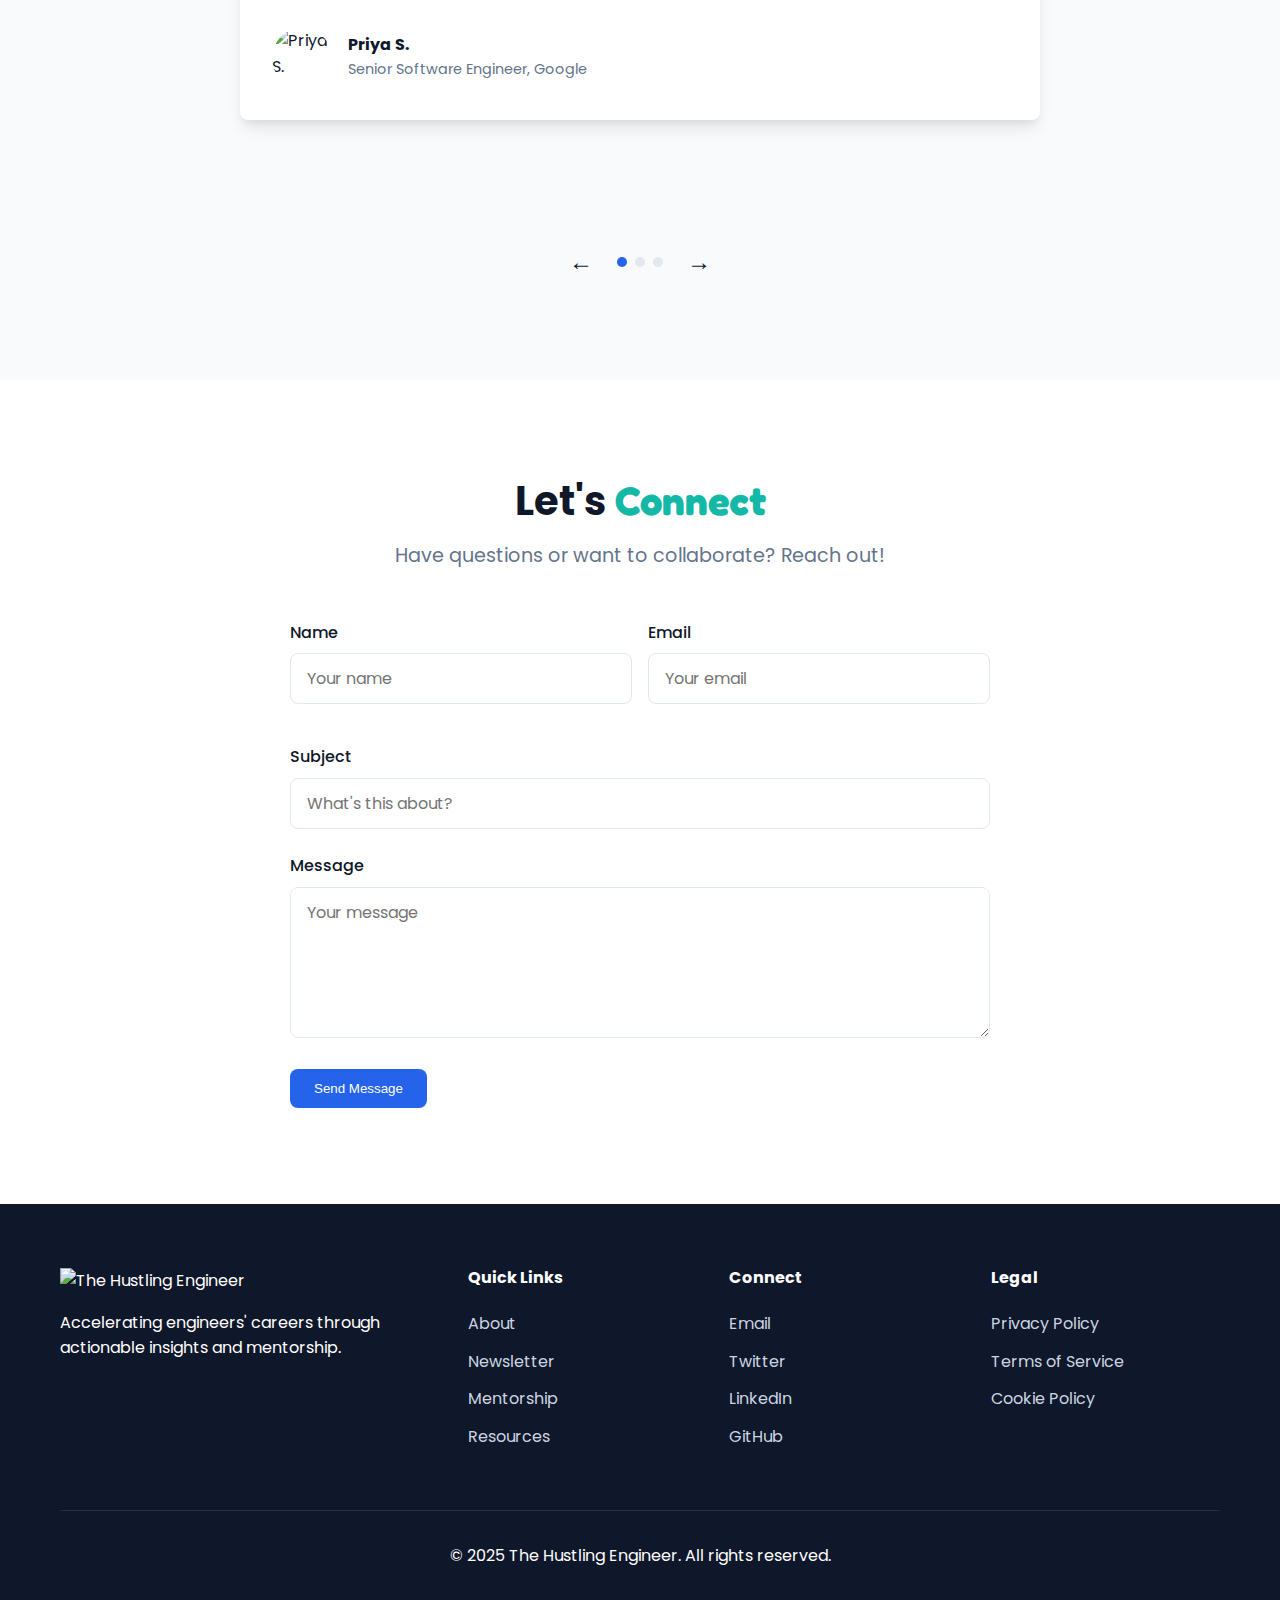
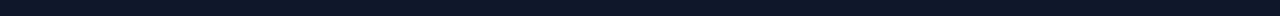
==== commit c0baaa7d: "Reverted to edit edt-7becf7f5-3e01-475c-9e54-d3454993106a: "Fix: Ensure images and logo load" ====
--- a/index.html
+++ b/index.html
@@ -21,12 +21,300 @@
     <link rel="preconnect" href="https://fonts.gstatic.com" crossorigin>
     <link href="https://fonts.googleapis.com/css2?family=Fredoka+One&family=Poppins:wght@400;500;600;700&family=Quicksand:wght@400;500;600;700&display=swap" rel="stylesheet">
     <link rel="stylesheet" href="css/styles.css">
-    <link rel="icon" href="/lovable-uploads/f60fa699-511b-4f4f-9bbe-344397f2a3cf.png" type="image/png">
+    <link rel="icon" href="/lovable-uploads/30fa9aac-b02c-4417-b1f8-29cb4ea660ef.png" type="image/png">
   </head>
 
   <body>
-    <div id="root"></div>
-    <script src="https://cdn.gpteng.co/gptengineer.js" type="module"></script>
-    <script type="module" src="/src/main.tsx"></script>
+    <header class="header">
+      <div class="container">
+        <nav class="navbar">
+          <div class="logo">
+            <a href="/">
+              <img src="/lovable-uploads/30fa9aac-b02c-4417-b1f8-29cb4ea660ef.png" alt="The Hustling Engineer" />
+            </a>
+          </div>
+          <div class="nav-links" id="navLinks">
+            <ul>
+              <li><a href="#about">About</a></li>
+              <li><a href="#newsletter">Newsletter</a></li>
+              <li><a href="#mentorship">Mentorship</a></li>
+              <li><a href="#products">Products</a></li>
+              <li><a href="#connect" class="btn-primary">Connect</a></li>
+            </ul>
+          </div>
+          <div class="hamburger" id="hamburger">
+            <span></span>
+            <span></span>
+            <span></span>
+          </div>
+        </nav>
+      </div>
+    </header>
+
+    <section class="hero" id="hero">
+      <div class="container">
+        <div class="hero-content">
+          <h1>Accelerate Your <span class="fun-highlight">Tech Career</span> Growth</h1>
+          <p>Join thousands of engineers receiving weekly insights, proven strategies, and practical resources to level up your tech career.</p>
+          <div class="hero-cta">
+            <a href="#newsletter" class="btn-primary">Join Newsletter</a>
+            <a href="#mentorship" class="btn-outline">Get Mentorship</a>
+          </div>
+        </div>
+        <div class="hero-image">
+          <img src="/lovable-uploads/30fa9aac-b02c-4417-b1f8-29cb4ea660ef.png" alt="Engineer working on laptop" />
+        </div>
+      </div>
+    </section>
+
+    <section class="newsletter" id="newsletter">
+      <div class="container">
+        <h2 class="section-title">Weekly <span class="fun-highlight">Engineer's</span> Insights</h2>
+        <p class="section-subtitle">Get actionable strategies, career hacks, and tech resources delivered to your inbox.</p>
+        
+        <div class="newsletter-form">
+          <form id="subscribe-form">
+            <div class="form-group">
+              <input type="email" id="email" placeholder="Your email address" required>
+              <button type="submit" class="btn-primary">Subscribe</button>
+            </div>
+            <div class="form-message" id="form-message"></div>
+          </form>
+          
+          <div class="newsletter-benefits">
+            <div class="benefit">
+              <span class="emoji-bullet">⚡</span>
+              <p>Weekly tech insights from industry veterans</p>
+            </div>
+            <div class="benefit">
+              <span class="emoji-bullet">🚀</span>
+              <p>Practical career growth strategies</p>
+            </div>
+            <div class="benefit">
+              <span class="emoji-bullet">🔧</span>
+              <p>Tools and resources curated for engineers</p>
+            </div>
+          </div>
+        </div>
+      </div>
+    </section>
+
+    <section class="mentorship" id="mentorship">
+      <div class="container">
+        <h2 class="section-title">1:1 <span class="fun-highlight">Career</span> Mentorship</h2>
+        <p class="section-subtitle">Personalized guidance to help you overcome challenges and reach your career goals.</p>
+        
+        <div class="mentorship-options">
+          <div class="mentorship-card">
+            <h3>Career Strategy Session</h3>
+            <p class="price">$149</p>
+            <ul>
+              <li>60-minute personalized session</li>
+              <li>Career path planning</li>
+              <li>Skill gap analysis</li>
+              <li>Resume and portfolio review</li>
+            </ul>
+            <a href="mailto:contact@hustlingengineer.com?subject=Career Strategy Session" class="btn-primary">Book Now</a>
+          </div>
+          
+          <div class="mentorship-card featured">
+            <div class="featured-tag">Most Popular</div>
+            <h3>Monthly Mentorship</h3>
+            <p class="price">$499</p>
+            <ul>
+              <li>4 weekly 45-minute sessions</li>
+              <li>Ongoing project guidance</li>
+              <li>Custom growth roadmap</li>
+              <li>Accountable progress tracking</li>
+              <li>Email support between sessions</li>
+            </ul>
+            <a href="mailto:contact@hustlingengineer.com?subject=Monthly Mentorship" class="btn-secondary">Book Now</a>
+          </div>
+          
+          <div class="mentorship-card">
+            <h3>Interview Preparation</h3>
+            <p class="price">$249</p>
+            <ul>
+              <li>90-minute mock interview</li>
+              <li>Personalized feedback</li>
+              <li>Technical question prep</li>
+              <li>Behavioral question strategies</li>
+              <li>Follow-up session</li>
+            </ul>
+            <a href="mailto:contact@hustlingengineer.com?subject=Interview Preparation" class="btn-primary">Book Now</a>
+          </div>
+        </div>
+      </div>
+    </section>
+
+    <section class="products" id="products">
+      <div class="container">
+        <h2 class="section-title">Digital <span class="fun-highlight">Resources</span></h2>
+        <p class="section-subtitle">Practical guides and templates to accelerate your engineering career.</p>
+        
+        <div class="products-grid">
+          <div class="product-card">
+            <div class="product-image">
+              <img src="https://images.unsplash.com/photo-1488590528505-98d2b5aba04b?auto=format&fit=crop&w=600&h=400" alt="Engineering Resume Templates" />
+            </div>
+            <h3>Engineering Resume Templates</h3>
+            <p>ATS-optimized resume templates specifically designed for software engineers and tech professionals.</p>
+            <p class="price">$29</p>
+            <a href="#" class="btn-primary">Learn More</a>
+          </div>
+          
+          <div class="product-card">
+            <div class="product-image">
+              <img src="https://images.unsplash.com/photo-1486312338219-ce68d2c6f44d?auto=format&fit=crop&w=600&h=400" alt="System Design Interview Guide" />
+            </div>
+            <h3>System Design Interview Guide</h3>
+            <p>Comprehensive guide with real-world examples and frameworks for acing system design interviews.</p>
+            <p class="price">$49</p>
+            <a href="#" class="btn-primary">Learn More</a>
+          </div>
+          
+          <div class="product-card">
+            <div class="product-image">
+              <img src="https://images.unsplash.com/photo-1581091226825-a6a2a5aee158?auto=format&fit=crop&w=600&h=400" alt="Tech Lead Playbook" />
+            </div>
+            <h3>Tech Lead Playbook</h3>
+            <p>Step-by-step playbook for engineers transitioning to tech lead roles with actionable templates.</p>
+            <p class="price">$79</p>
+            <a href="#" class="btn-primary">Learn More</a>
+          </div>
+        </div>
+      </div>
+    </section>
+
+    <section class="testimonials">
+      <div class="container">
+        <h2 class="section-title">What <span class="fun-highlight">Engineers</span> Say</h2>
+        
+        <div class="testimonial-slider" id="testimonialSlider">
+          <div class="testimonial-slide active">
+            <p class="quote">"The mentorship program helped me land a senior role at a FAANG company. The structured approach and actionable feedback made all the difference."</p>
+            <div class="author">
+              <img src="https://randomuser.me/api/portraits/women/44.jpg" alt="Priya S." />
+              <div>
+                <h4>Priya S.</h4>
+                <p>Senior Software Engineer, Google</p>
+              </div>
+            </div>
+          </div>
+          
+          <div class="testimonial-slide">
+            <p class="quote">"The weekly newsletter has become my go-to resource for staying updated with industry trends and career growth strategies."</p>
+            <div class="author">
+              <img src="https://randomuser.me/api/portraits/men/32.jpg" alt="Mark T." />
+              <div>
+                <h4>Mark T.</h4>
+                <p>Full Stack Developer, Spotify</p>
+              </div>
+            </div>
+          </div>
+          
+          <div class="testimonial-slide">
+            <p class="quote">"The Tech Lead Playbook transformed how I approach leadership. It's filled with practical strategies that I apply daily."</p>
+            <div class="author">
+              <img src="https://randomuser.me/api/portraits/women/68.jpg" alt="Sarah J." />
+              <div>
+                <h4>Sarah J.</h4>
+                <p>Engineering Manager, Microsoft</p>
+              </div>
+            </div>
+          </div>
+        </div>
+        
+        <div class="slider-controls">
+          <button class="prev" id="testimonialPrev">←</button>
+          <div class="dots">
+            <span class="dot active" data-index="0"></span>
+            <span class="dot" data-index="1"></span>
+            <span class="dot" data-index="2"></span>
+          </div>
+          <button class="next" id="testimonialNext">→</button>
+        </div>
+      </div>
+    </section>
+
+    <section class="connect" id="connect">
+      <div class="container">
+        <h2 class="section-title">Let's <span class="fun-highlight">Connect</span></h2>
+        <p class="section-subtitle">Have questions or want to collaborate? Reach out!</p>
+        
+        <div class="connect-form">
+          <form id="contact-form">
+            <div class="form-row">
+              <div class="form-group">
+                <label for="name">Name</label>
+                <input type="text" id="name" placeholder="Your name" required>
+              </div>
+              <div class="form-group">
+                <label for="contact-email">Email</label>
+                <input type="email" id="contact-email" placeholder="Your email" required>
+              </div>
+            </div>
+            <div class="form-group">
+              <label for="subject">Subject</label>
+              <input type="text" id="subject" placeholder="What's this about?">
+            </div>
+            <div class="form-group">
+              <label for="message">Message</label>
+              <textarea id="message" placeholder="Your message" rows="5" required></textarea>
+            </div>
+            <button type="submit" class="btn-primary">Send Message</button>
+            <div class="form-message" id="contact-form-message"></div>
+          </form>
+        </div>
+      </div>
+    </section>
+
+    <footer class="footer">
+      <div class="container">
+        <div class="footer-content">
+          <div class="footer-logo">
+            <img src="/lovable-uploads/30fa9aac-b02c-4417-b1f8-29cb4ea660ef.png" alt="The Hustling Engineer" />
+            <p>Accelerating engineers' careers through actionable insights and mentorship.</p>
+          </div>
+          
+          <div class="footer-links">
+            <div class="footer-column">
+              <h4>Quick Links</h4>
+              <ul>
+                <li><a href="#about">About</a></li>
+                <li><a href="#newsletter">Newsletter</a></li>
+                <li><a href="#mentorship">Mentorship</a></li>
+                <li><a href="#products">Resources</a></li>
+              </ul>
+            </div>
+            
+            <div class="footer-column">
+              <h4>Connect</h4>
+              <ul>
+                <li><a href="mailto:contact@hustlingengineer.com">Email</a></li>
+                <li><a href="https://twitter.com/hustlingenginr" target="_blank">Twitter</a></li>
+                <li><a href="https://linkedin.com/in/hustlingengineer" target="_blank">LinkedIn</a></li>
+                <li><a href="https://github.com/hustlingengineer" target="_blank">GitHub</a></li>
+              </ul>
+            </div>
+            
+            <div class="footer-column">
+              <h4>Legal</h4>
+              <ul>
+                <li><a href="/privacy.html">Privacy Policy</a></li>
+                <li><a href="/terms.html">Terms of Service</a></li>
+                <li><a href="/cookies.html">Cookie Policy</a></li>
+              </ul>
+            </div>
+          </div>
+        </div>
+        
+        <div class="footer-bottom">
+          <p>&copy; 2025 The Hustling Engineer. All rights reserved.</p>
+        </div>
+      </div>
+    </footer>
+
+    <script src="js/main.js"></script>
   </body>
 </html>
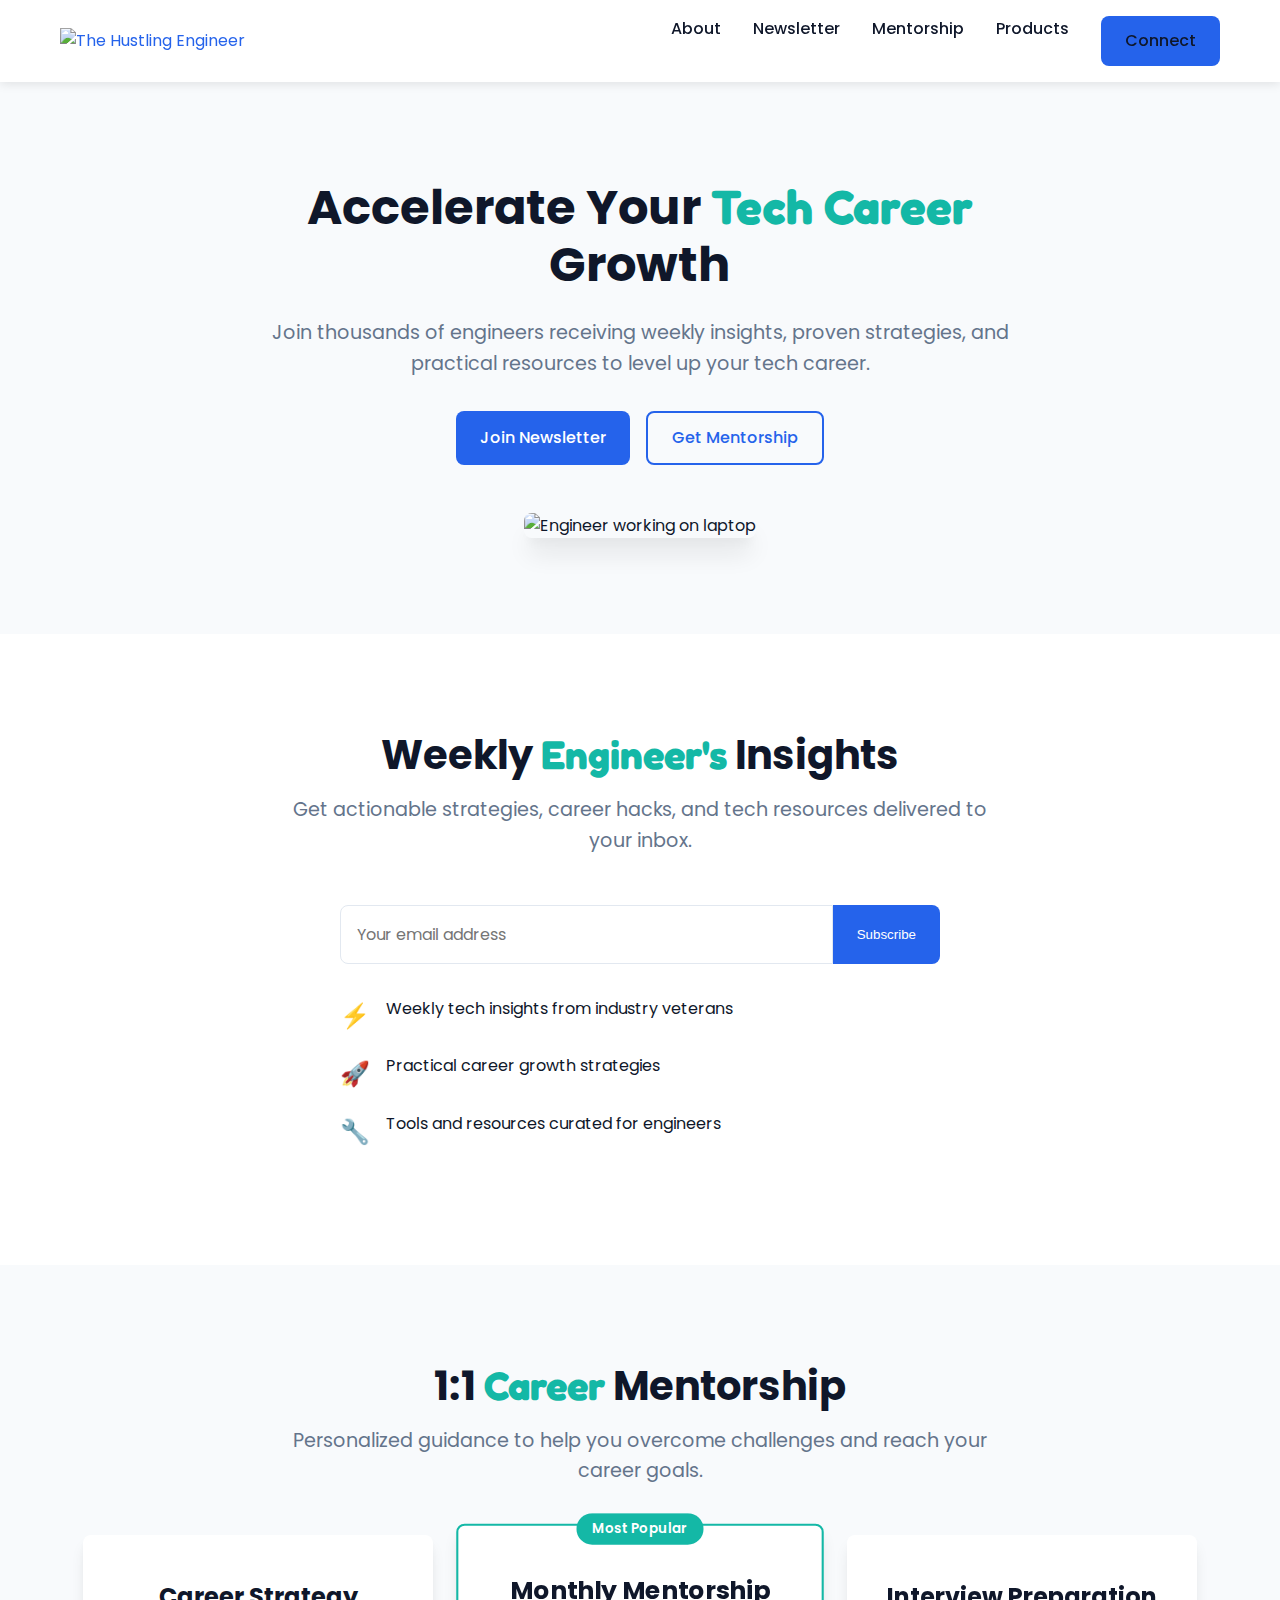
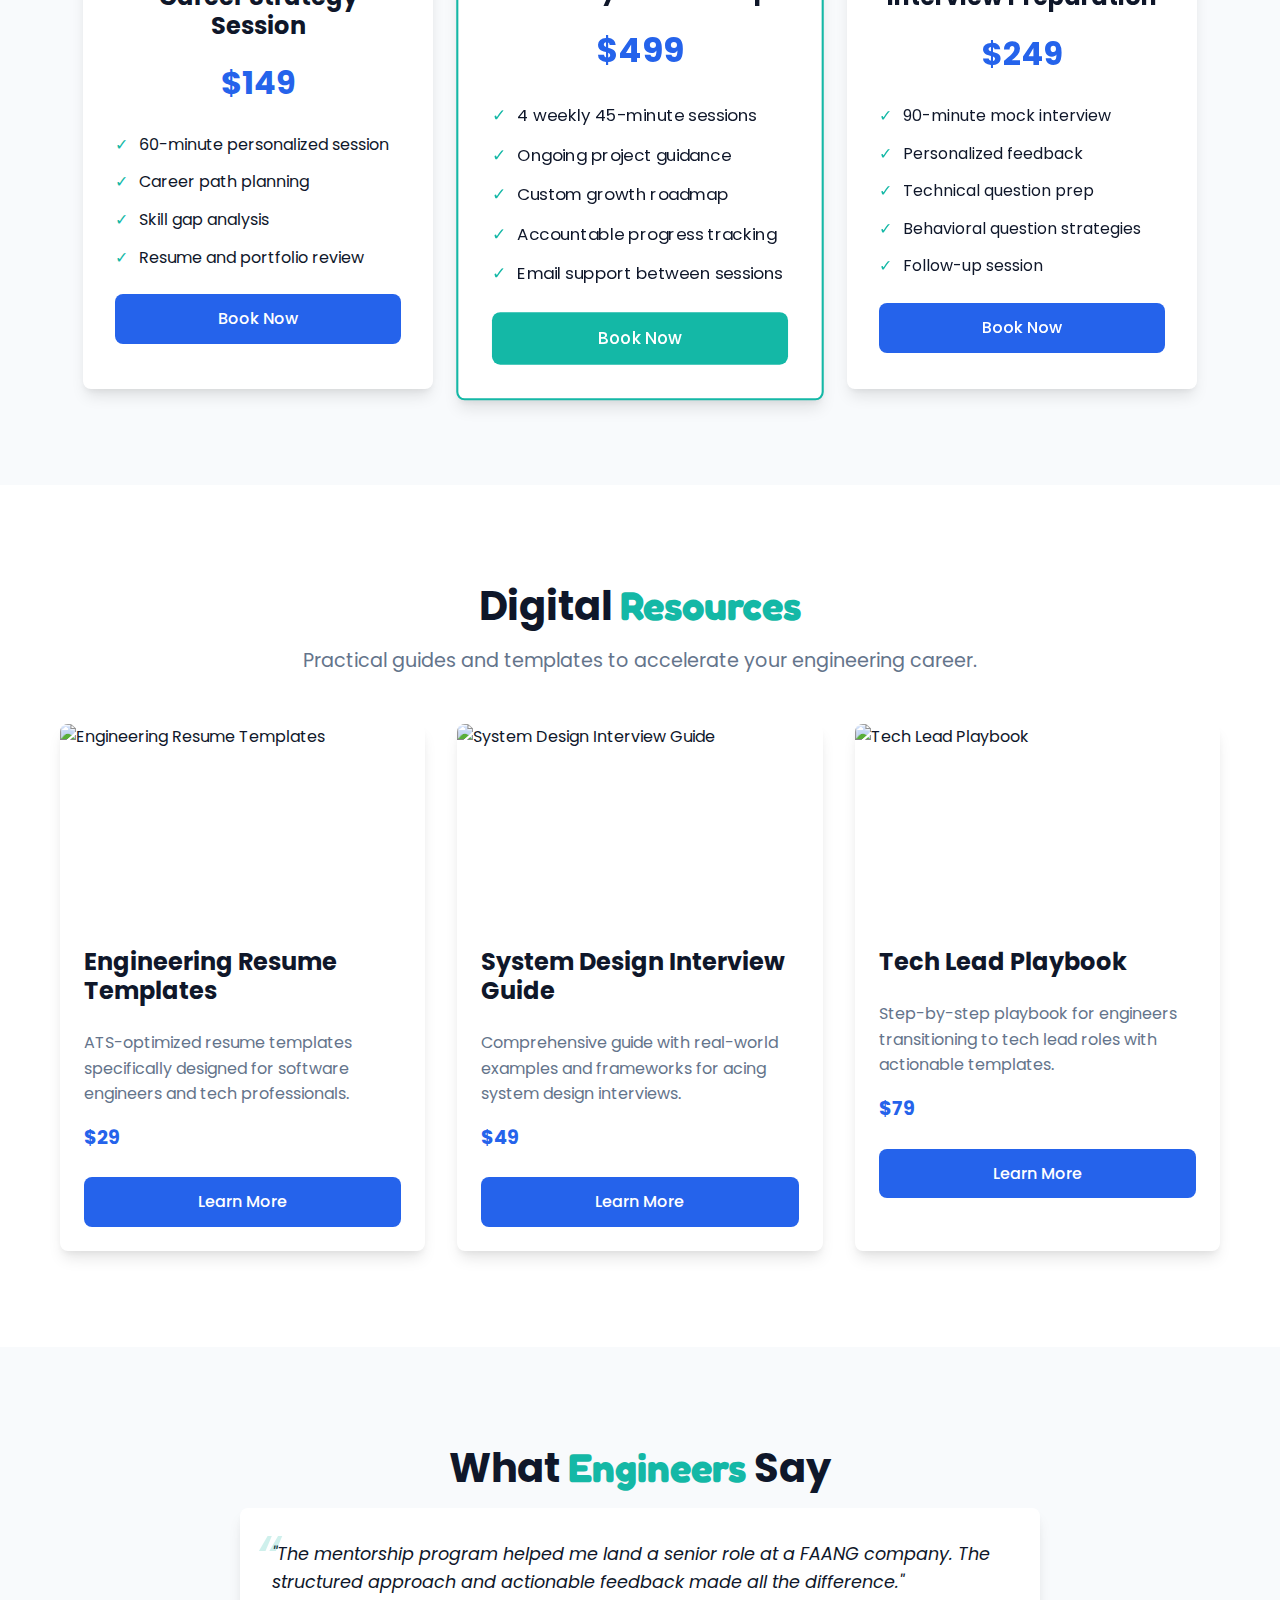
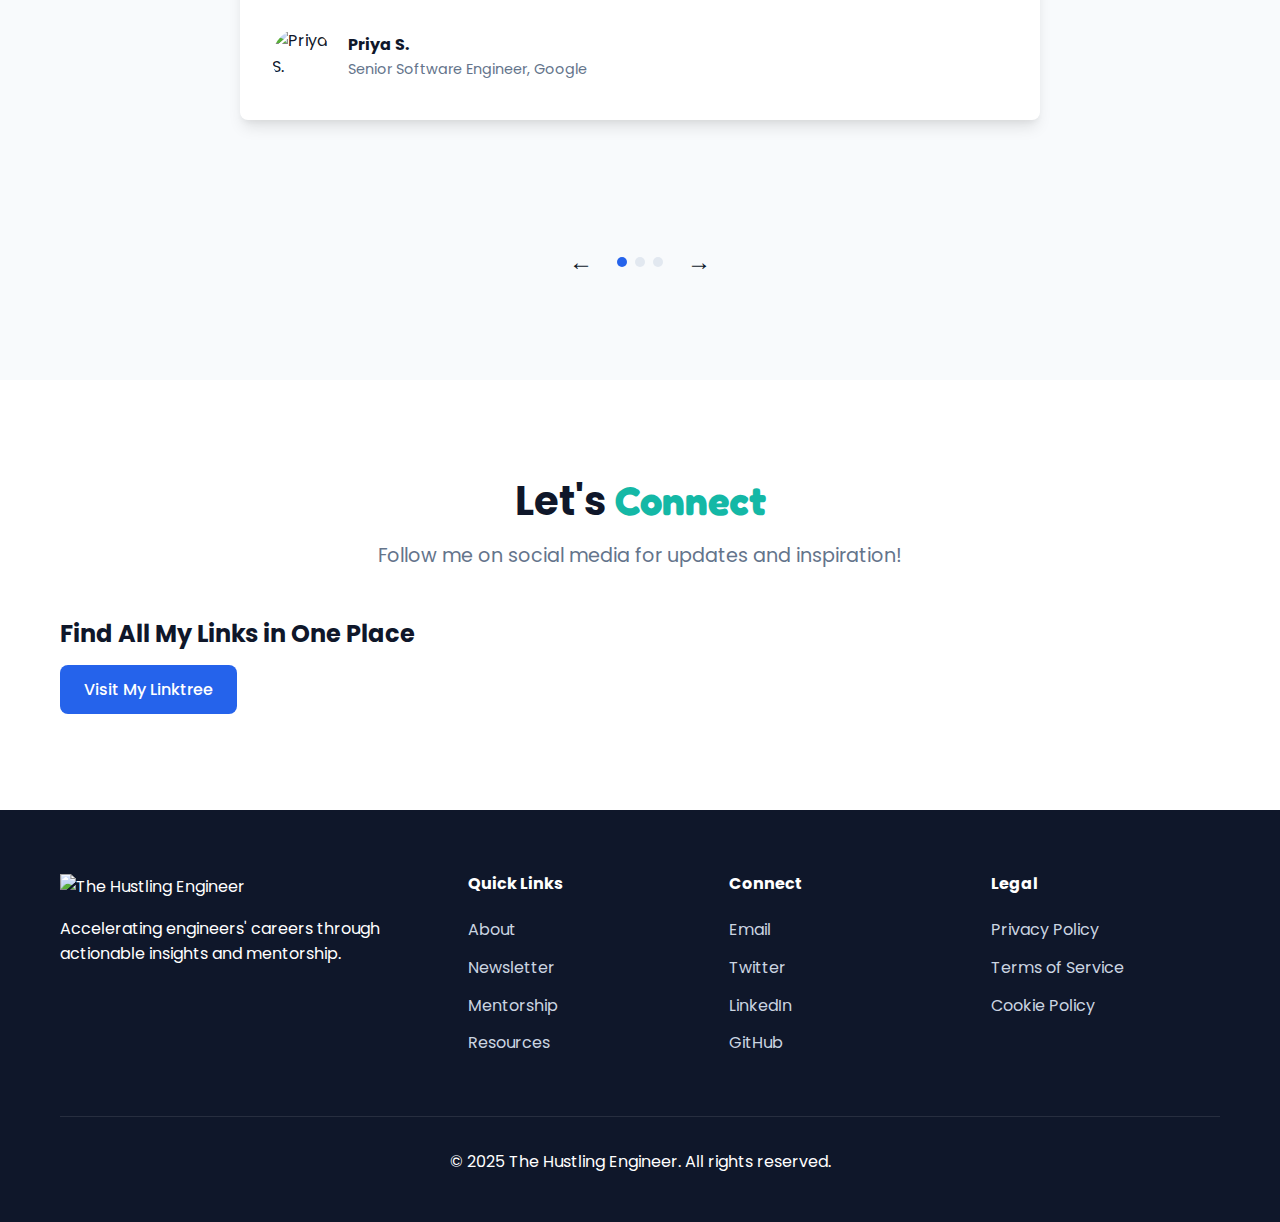
==== commit 2ea34338: "Refactor: Remove contact form and add social links" ====
--- a/index.html
+++ b/index.html
@@ -1,4 +1,3 @@
-
 <!DOCTYPE html>
 <html lang="en">
   <head>
@@ -21,7 +20,7 @@
     <link rel="preconnect" href="https://fonts.gstatic.com" crossorigin>
     <link href="https://fonts.googleapis.com/css2?family=Fredoka+One&family=Poppins:wght@400;500;600;700&family=Quicksand:wght@400;500;600;700&display=swap" rel="stylesheet">
     <link rel="stylesheet" href="css/styles.css">
-    <link rel="icon" href="/lovable-uploads/30fa9aac-b02c-4417-b1f8-29cb4ea660ef.png" type="image/png">
+    <link rel="icon" href="favicon.ico" type="image/x-icon">
   </head>
 
   <body>
@@ -30,7 +29,7 @@
         <nav class="navbar">
           <div class="logo">
             <a href="/">
-              <img src="/lovable-uploads/30fa9aac-b02c-4417-b1f8-29cb4ea660ef.png" alt="The Hustling Engineer" />
+              <img src="images/logo.png" alt="The Hustling Engineer" />
             </a>
           </div>
           <div class="nav-links" id="navLinks">
@@ -62,7 +61,7 @@
           </div>
         </div>
         <div class="hero-image">
-          <img src="/lovable-uploads/30fa9aac-b02c-4417-b1f8-29cb4ea660ef.png" alt="Engineer working on laptop" />
+          <img src="images/hero-image.jpg" alt="Engineer working on laptop" />
         </div>
       </div>
     </section>
@@ -155,7 +154,7 @@
         <div class="products-grid">
           <div class="product-card">
             <div class="product-image">
-              <img src="https://images.unsplash.com/photo-1488590528505-98d2b5aba04b?auto=format&fit=crop&w=600&h=400" alt="Engineering Resume Templates" />
+              <img src="images/product-1.jpg" alt="Engineering Resume Templates" />
             </div>
             <h3>Engineering Resume Templates</h3>
             <p>ATS-optimized resume templates specifically designed for software engineers and tech professionals.</p>
@@ -165,7 +164,7 @@
           
           <div class="product-card">
             <div class="product-image">
-              <img src="https://images.unsplash.com/photo-1486312338219-ce68d2c6f44d?auto=format&fit=crop&w=600&h=400" alt="System Design Interview Guide" />
+              <img src="images/product-2.jpg" alt="System Design Interview Guide" />
             </div>
             <h3>System Design Interview Guide</h3>
             <p>Comprehensive guide with real-world examples and frameworks for acing system design interviews.</p>
@@ -175,7 +174,7 @@
           
           <div class="product-card">
             <div class="product-image">
-              <img src="https://images.unsplash.com/photo-1581091226825-a6a2a5aee158?auto=format&fit=crop&w=600&h=400" alt="Tech Lead Playbook" />
+              <img src="images/product-3.jpg" alt="Tech Lead Playbook" />
             </div>
             <h3>Tech Lead Playbook</h3>
             <p>Step-by-step playbook for engineers transitioning to tech lead roles with actionable templates.</p>
@@ -194,7 +193,7 @@
           <div class="testimonial-slide active">
             <p class="quote">"The mentorship program helped me land a senior role at a FAANG company. The structured approach and actionable feedback made all the difference."</p>
             <div class="author">
-              <img src="https://randomuser.me/api/portraits/women/44.jpg" alt="Priya S." />
+              <img src="images/testimonial-1.jpg" alt="Priya S." />
               <div>
                 <h4>Priya S.</h4>
                 <p>Senior Software Engineer, Google</p>
@@ -205,7 +204,7 @@
           <div class="testimonial-slide">
             <p class="quote">"The weekly newsletter has become my go-to resource for staying updated with industry trends and career growth strategies."</p>
             <div class="author">
-              <img src="https://randomuser.me/api/portraits/men/32.jpg" alt="Mark T." />
+              <img src="images/testimonial-2.jpg" alt="Mark T." />
               <div>
                 <h4>Mark T.</h4>
                 <p>Full Stack Developer, Spotify</p>
@@ -216,7 +215,7 @@
           <div class="testimonial-slide">
             <p class="quote">"The Tech Lead Playbook transformed how I approach leadership. It's filled with practical strategies that I apply daily."</p>
             <div class="author">
-              <img src="https://randomuser.me/api/portraits/women/68.jpg" alt="Sarah J." />
+              <img src="images/testimonial-3.jpg" alt="Sarah J." />
               <div>
                 <h4>Sarah J.</h4>
                 <p>Engineering Manager, Microsoft</p>
@@ -240,31 +239,25 @@
     <section class="connect" id="connect">
       <div class="container">
         <h2 class="section-title">Let's <span class="fun-highlight">Connect</span></h2>
-        <p class="section-subtitle">Have questions or want to collaborate? Reach out!</p>
-        
-        <div class="connect-form">
-          <form id="contact-form">
-            <div class="form-row">
-              <div class="form-group">
-                <label for="name">Name</label>
-                <input type="text" id="name" placeholder="Your name" required>
-              </div>
-              <div class="form-group">
-                <label for="contact-email">Email</label>
-                <input type="email" id="contact-email" placeholder="Your email" required>
-              </div>
-            </div>
-            <div class="form-group">
-              <label for="subject">Subject</label>
-              <input type="text" id="subject" placeholder="What's this about?">
-            </div>
-            <div class="form-group">
-              <label for="message">Message</label>
-              <textarea id="message" placeholder="Your message" rows="5" required></textarea>
-            </div>
-            <button type="submit" class="btn-primary">Send Message</button>
-            <div class="form-message" id="contact-form-message"></div>
-          </form>
+        <p class="section-subtitle">Follow me on social media for updates and inspiration!</p>
+        
+        <div class="social-links">
+          <a href="https://x.com/hemant_pandey17" target="_blank" rel="noopener noreferrer" class="social-icon twitter">
+            <i class="icon-twitter"></i>
+          </a>
+          <a href="https://www.linkedin.com/in/hemant-pandey/" target="_blank" rel="noopener noreferrer" class="social-icon linkedin">
+            <i class="icon-linkedin"></i>
+          </a>
+          <a href="https://instagram.com/hemant_careerbytes" target="_blank" rel="noopener noreferrer" class="social-icon instagram">
+            <i class="icon-instagram"></i>
+          </a>
+        </div>
+        
+        <div class="linktree-container">
+          <h3>Find All My Links in One Place</h3>
+          <a href="https://linktr.ee/hemant.pandey" target="_blank" rel="noopener noreferrer" class="btn-primary">
+            Visit My Linktree
+          </a>
         </div>
       </div>
     </section>
@@ -273,7 +266,7 @@
       <div class="container">
         <div class="footer-content">
           <div class="footer-logo">
-            <img src="/lovable-uploads/30fa9aac-b02c-4417-b1f8-29cb4ea660ef.png" alt="The Hustling Engineer" />
+            <img src="images/logo.png" alt="The Hustling Engineer" />
             <p>Accelerating engineers' careers through actionable insights and mentorship.</p>
           </div>
           
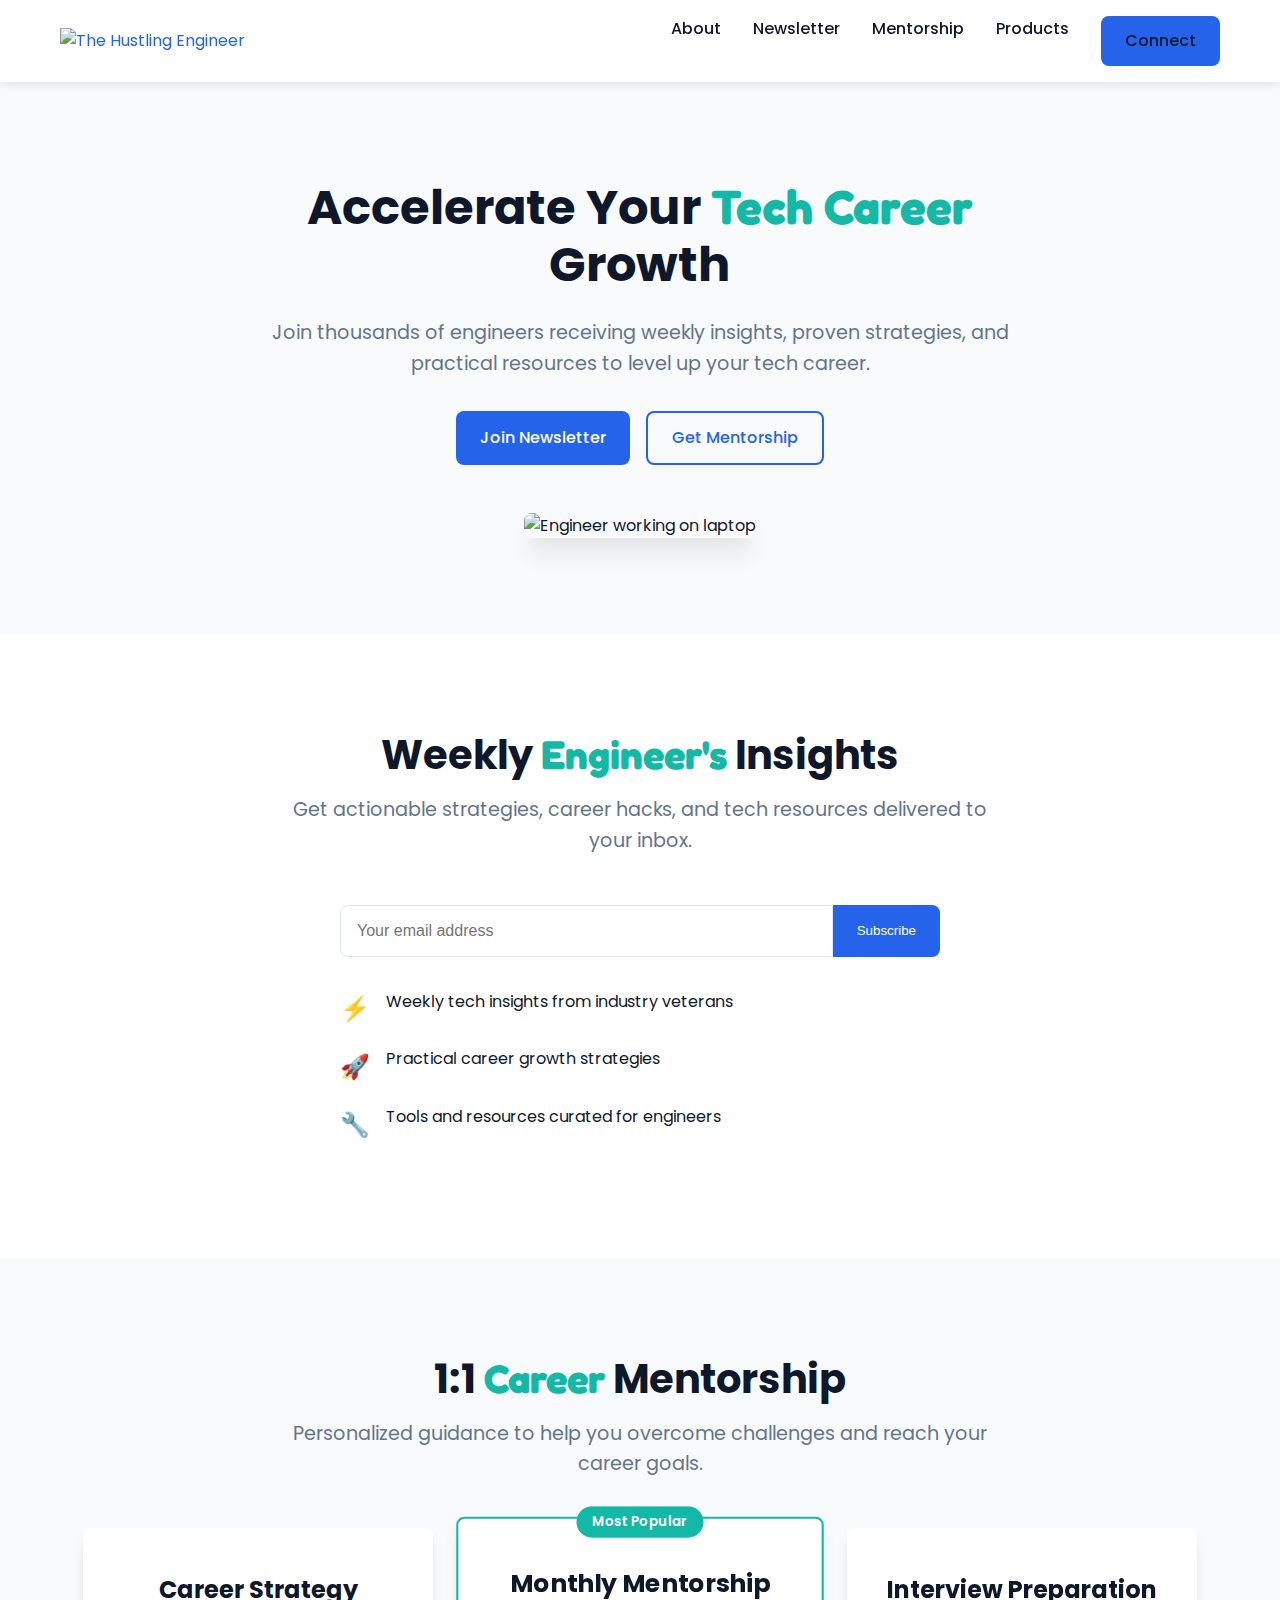
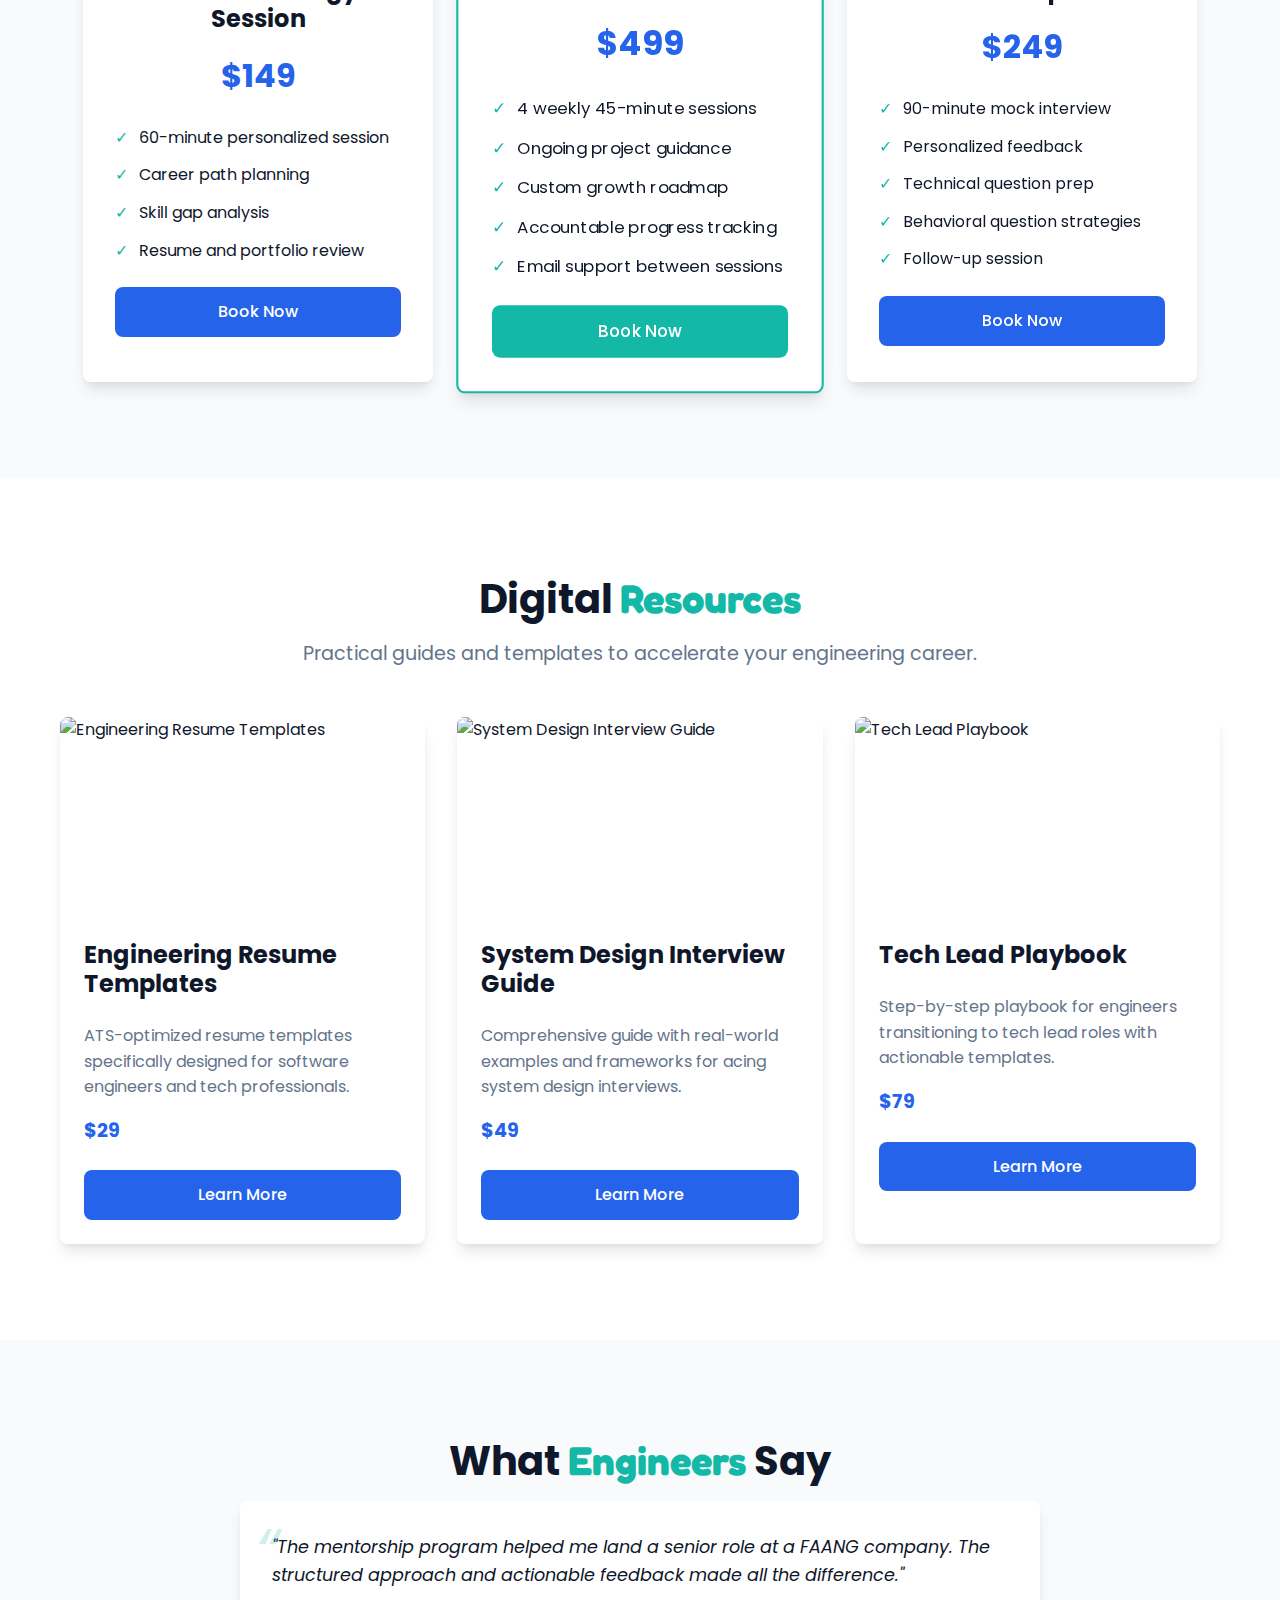
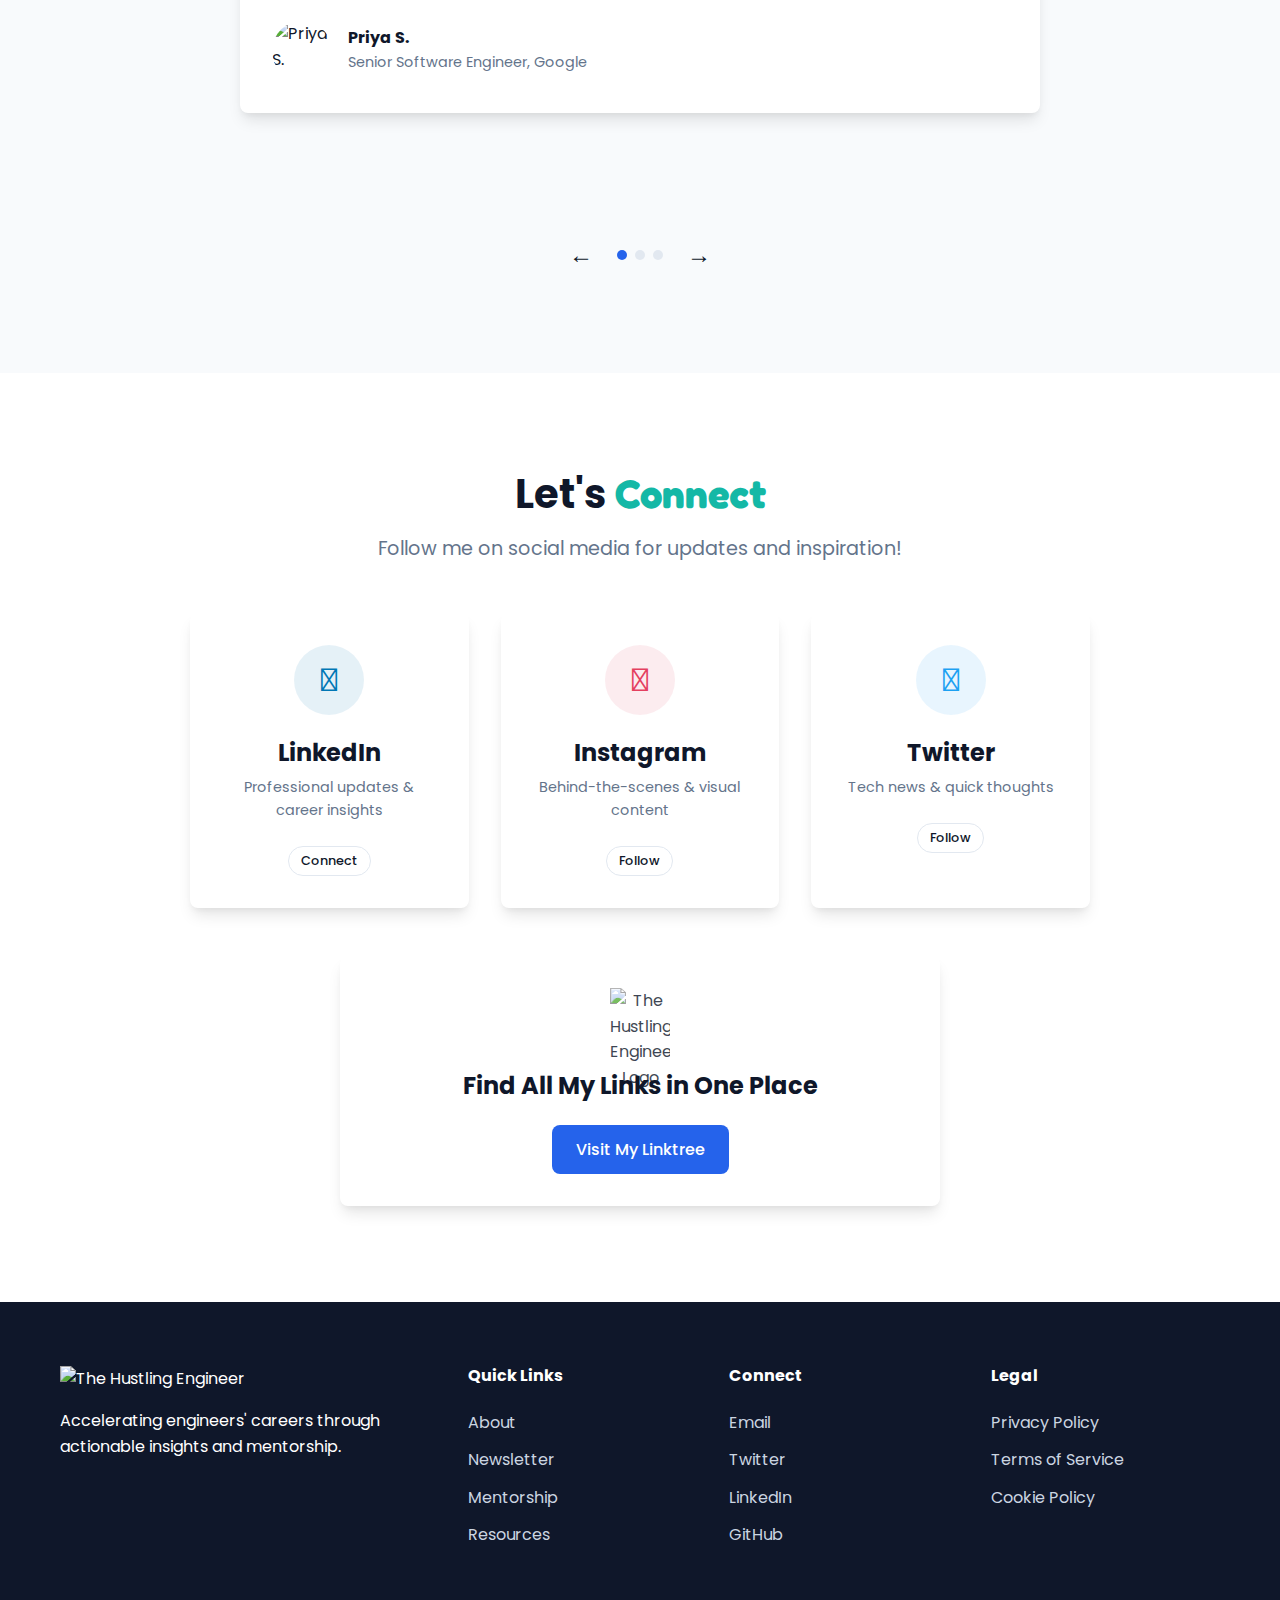
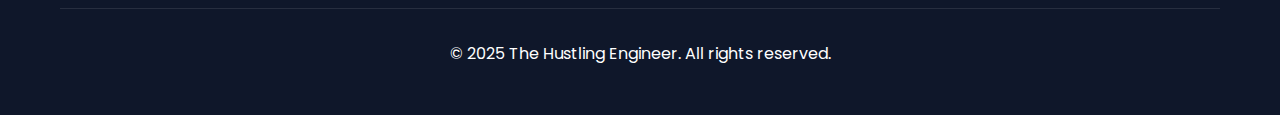
==== commit 7cb578d4: "feat: Add social media icons and branding" ====
--- a/index.html
+++ b/index.html
@@ -1,3 +1,4 @@
+
 <!DOCTYPE html>
 <html lang="en">
   <head>
@@ -242,18 +243,44 @@
         <p class="section-subtitle">Follow me on social media for updates and inspiration!</p>
         
         <div class="social-links">
-          <a href="https://x.com/hemant_pandey17" target="_blank" rel="noopener noreferrer" class="social-icon twitter">
-            <i class="icon-twitter"></i>
-          </a>
-          <a href="https://www.linkedin.com/in/hemant-pandey/" target="_blank" rel="noopener noreferrer" class="social-icon linkedin">
-            <i class="icon-linkedin"></i>
-          </a>
-          <a href="https://instagram.com/hemant_careerbytes" target="_blank" rel="noopener noreferrer" class="social-icon instagram">
-            <i class="icon-instagram"></i>
-          </a>
+          <div class="social-card">
+            <a href="https://www.linkedin.com/in/hemant-pandey/" target="_blank" rel="noopener noreferrer" class="social-icon linkedin">
+              <div class="icon-wrapper">
+                <i class="icon-linkedin"></i>
+              </div>
+              <h3>LinkedIn</h3>
+              <p>Professional updates & career insights</p>
+              <span class="connect-badge">Connect</span>
+            </a>
+          </div>
+          
+          <div class="social-card">
+            <a href="https://instagram.com/hemant_careerbytes" target="_blank" rel="noopener noreferrer" class="social-icon instagram">
+              <div class="icon-wrapper">
+                <i class="icon-instagram"></i>
+              </div>
+              <h3>Instagram</h3>
+              <p>Behind-the-scenes & visual content</p>
+              <span class="connect-badge">Follow</span>
+            </a>
+          </div>
+          
+          <div class="social-card">
+            <a href="https://x.com/hemant_pandey17" target="_blank" rel="noopener noreferrer" class="social-icon twitter">
+              <div class="icon-wrapper">
+                <i class="icon-twitter"></i>
+              </div>
+              <h3>Twitter</h3>
+              <p>Tech news & quick thoughts</p>
+              <span class="connect-badge">Follow</span>
+            </a>
+          </div>
         </div>
         
         <div class="linktree-container">
+          <div class="logo-small">
+            <img src="/lovable-uploads/d1b81618-2329-48a4-b7d2-56ac7de57c1b.png" alt="The Hustling Engineer Logo">
+          </div>
           <h3>Find All My Links in One Place</h3>
           <a href="https://linktr.ee/hemant.pandey" target="_blank" rel="noopener noreferrer" class="btn-primary">
             Visit My Linktree
--- a/css/styles.css
+++ b/css/styles.css
@@ -1,4 +1,3 @@
-
 /* Base Styles */
 :root {
   --brand-blue: #2563eb;
@@ -10,6 +9,9 @@
   --card: #ffffff;
   --border: #e2e8f0;
   --radius: 0.5rem;
+  --linkedin: #0077B5;
+  --twitter: #1DA1F2;
+  --instagram: #E4405F;
 }
 
 * {
@@ -555,63 +557,146 @@
   background-color: white;
 }
 
-.connect-form {
-  max-width: 700px;
+.social-links {
+  display: grid;
+  grid-template-columns: repeat(auto-fit, minmax(250px, 1fr));
+  gap: 2rem;
+  max-width: 900px;
+  margin: 0 auto 3rem;
+}
+
+.social-card {
+  background-color: white;
+  border-radius: var(--radius);
+  box-shadow: 0 10px 15px -3px rgba(0, 0, 0, 0.1), 0 4px 6px -2px rgba(0, 0, 0, 0.05);
+  transition: transform 0.3s ease, box-shadow 0.3s ease;
+  overflow: hidden;
+}
+
+.social-card:hover {
+  transform: translateY(-5px);
+  box-shadow: 0 20px 25px -5px rgba(0, 0, 0, 0.1), 0 10px 10px -5px rgba(0, 0, 0, 0.04);
+}
+
+.social-card a {
+  display: flex;
+  flex-direction: column;
+  align-items: center;
+  padding: 2rem;
+  color: var(--foreground);
+  text-decoration: none;
+}
+
+.icon-wrapper {
+  width: 70px;
+  height: 70px;
+  border-radius: 50%;
+  display: flex;
+  align-items: center;
+  justify-content: center;
+  margin-bottom: 1.5rem;
+}
+
+.social-icon.linkedin .icon-wrapper {
+  background-color: rgba(0, 119, 181, 0.1);
+}
+
+.social-icon.twitter .icon-wrapper {
+  background-color: rgba(29, 161, 242, 0.1);
+}
+
+.social-icon.instagram .icon-wrapper {
+  background-color: rgba(228, 64, 95, 0.1);
+}
+
+.icon-linkedin:before,
+.icon-twitter:before,
+.icon-instagram:before {
+  font-size: 2rem;
+}
+
+.icon-linkedin:before {
+  content: "\f08c";
+  color: var(--linkedin);
+}
+
+.icon-twitter:before {
+  content: "\f099";
+  color: var(--twitter);
+}
+
+.icon-instagram:before {
+  content: "\f16d";
+  color: var(--instagram);
+}
+
+.social-card h3 {
+  font-weight: 700;
+  margin-bottom: 0.5rem;
+}
+
+.social-card p {
+  color: var(--muted);
+  text-align: center;
+  font-size: 0.9rem;
+  margin-bottom: 1.5rem;
+}
+
+.connect-badge {
+  display: inline-block;
+  padding: 0.25rem 0.75rem;
+  border: 1px solid var(--border);
+  border-radius: 1rem;
+  font-size: 0.8rem;
+  font-weight: 500;
+  transition: all 0.3s ease;
+}
+
+.social-icon.linkedin:hover .connect-badge {
+  background-color: var(--linkedin);
+  color: white;
+  border-color: var(--linkedin);
+}
+
+.social-icon.twitter:hover .connect-badge {
+  background-color: var(--twitter);
+  color: white;
+  border-color: var(--twitter);
+}
+
+.social-icon.instagram:hover .connect-badge {
+  background-color: var(--instagram);
+  color: white;
+  border-color: var(--instagram);
+}
+
+.linktree-container {
+  max-width: 600px;
   margin: 0 auto;
-}
-
-.form-row {
-  display: flex;
-  gap: 1rem;
-  margin-bottom: 1rem;
-}
-
-.form-row .form-group {
-  flex: 1;
-}
-
-label {
-  display: block;
-  margin-bottom: 0.5rem;
-  font-weight: 500;
-}
-
-input, textarea {
+  text-align: center;
+  background-color: white;
+  padding: 2rem;
+  border-radius: var(--radius);
+  box-shadow: 0 10px 15px -3px rgba(0, 0, 0, 0.1), 0 4px 6px -2px rgba(0, 0, 0, 0.05);
+  position: relative;
+}
+
+.logo-small {
+  width: 60px;
+  height: 60px;
+  margin: 0 auto 1.5rem;
+  opacity: 0.8;
+}
+
+.logo-small img {
   width: 100%;
-  padding: 0.75rem 1rem;
-  border: 1px solid var(--border);
-  border-radius: var(--radius);
-  font-family: inherit;
-  font-size: 1rem;
-  transition: border-color 0.3s ease;
-}
-
-input:focus, textarea:focus {
-  outline: none;
-  border-color: var(--brand-blue);
-}
-
-textarea {
-  resize: vertical;
-}
-
-.form-message {
-  margin-top: 1rem;
-  padding: 0.75rem;
-  border-radius: var(--radius);
-  display: none;
-}
-
-.form-message.success {
-  display: block;
-  background-color: #dcfce7;
-  color: #166534;
-}
-
-.form-message.error {
-  display: block;
-  background-color: #fee2e2;
-  color: #b91c1c;
+  height: 100%;
+  object-fit: contain;
+}
+
+.linktree-container h3 {
+  font-weight: 700;
+  margin-bottom: 1.5rem;
 }
 
 /* Footer */
